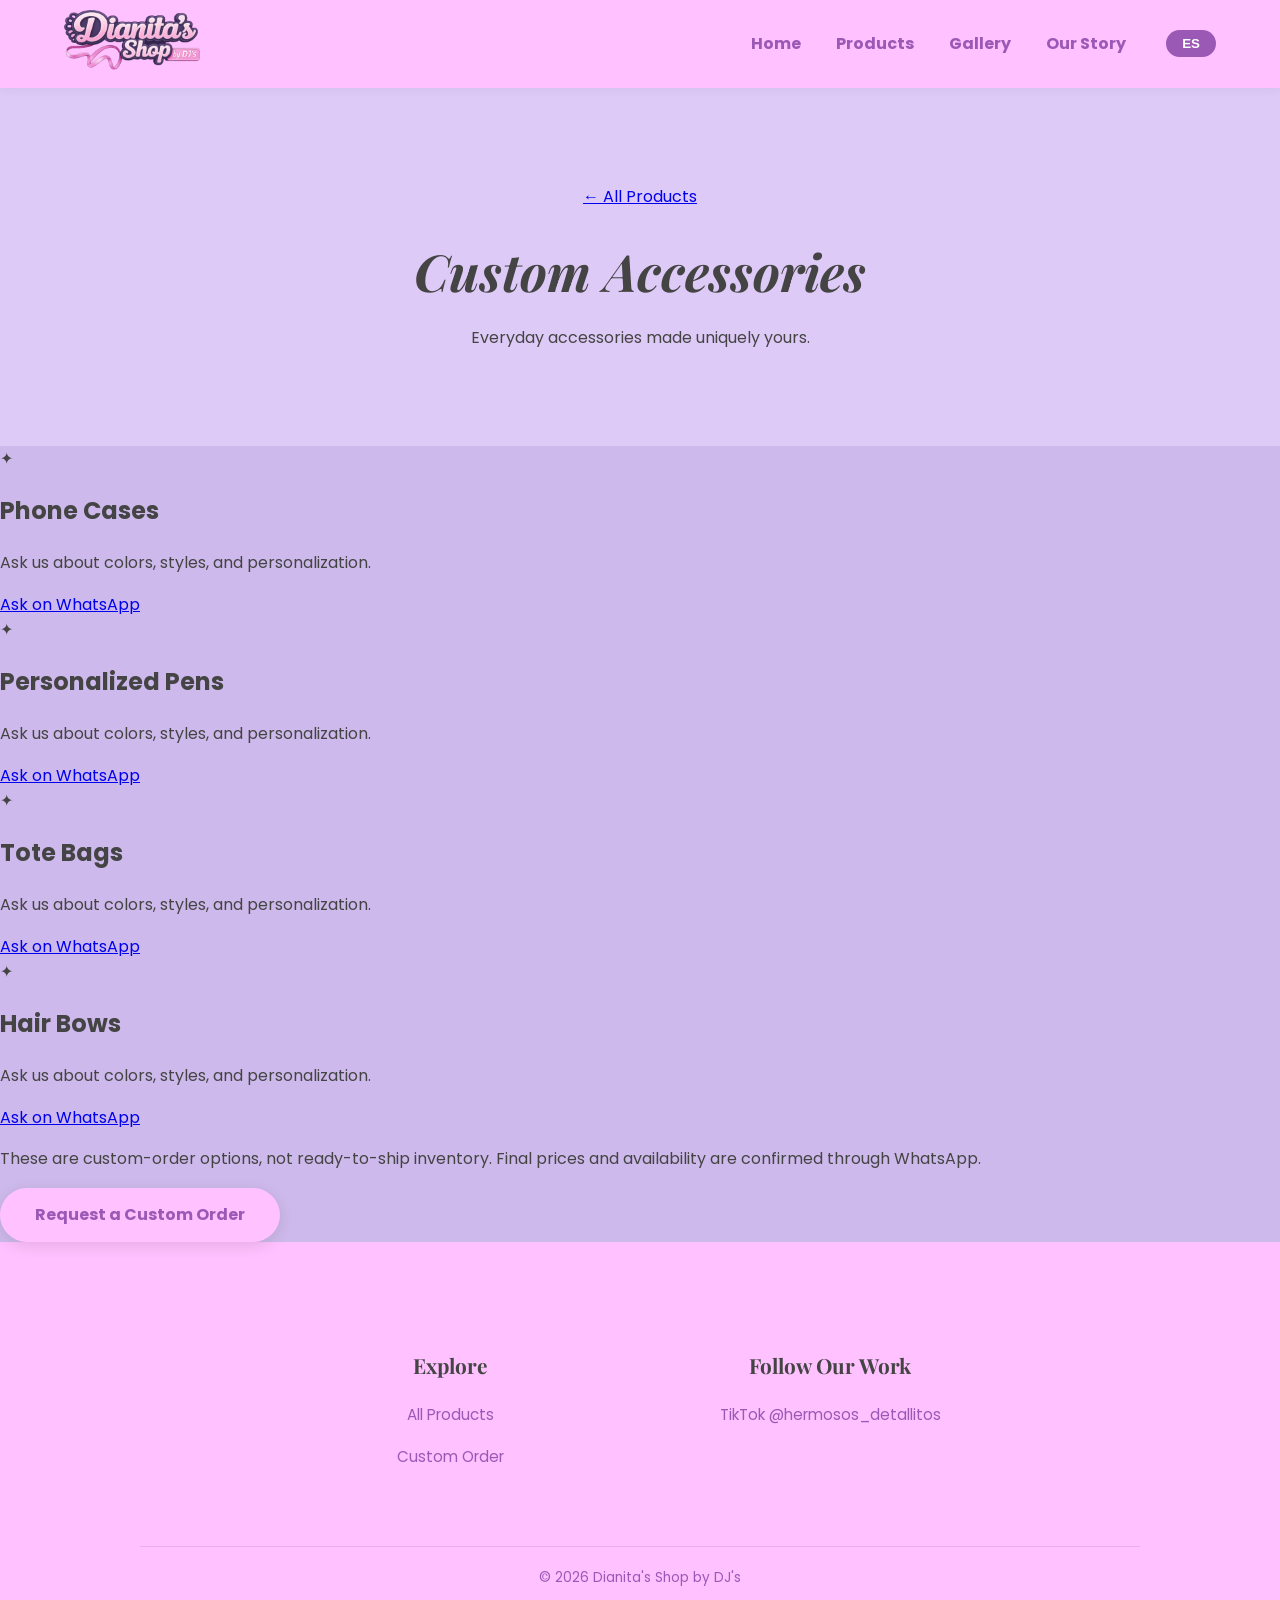
==== accessories.html @ 1850d1fe "Add accessories.html" ====
<!DOCTYPE html><html lang="en"><head><meta charset="UTF-8"><meta name="viewport" content="width=device-width,initial-scale=1"><title>Custom Accessories | Dianita's Shop</title><link rel="stylesheet" href="style.css"><link href="https://fonts.googleapis.com/css2?family=Playfair+Display:ital,wght@1,700&family=Poppins:wght@400;600&display=swap" rel="stylesheet"></head><body><nav><div class="nav-container"><a href="index.html"><img src="logo.png" alt="Dianita's Shop" class="nav-logo"></a></div><div class="nav-menu"><ul><li><a href="index.html" class="translate" data-en="Home" data-es="Inicio">Home</a></li><li><a href="products.html" class="translate" data-en="Products" data-es="Productos">Products</a></li><li><a href="gallery.html" class="translate" data-en="Gallery" data-es="Galería">Gallery</a></li><li><a href="story.html" class="translate" data-en="Our Story" data-es="Nuestra Historia">Our Story</a></li></ul><button id="lang-toggle" class="lang-btn" type="button" aria-label="Change language">ES</button></div></nav><header class="subpage-hero"><p><a href="products.html" class="translate" data-en="← All Products" data-es="← Todos los Productos">← All Products</a></p><h1 class="translate main-title" data-en="Custom Accessories" data-es="Accesorios Personalizados">Custom Accessories</h1><p class="translate" data-en="Everyday accessories made uniquely yours." data-es="Accesorios para todos los días, personalizados a tu gusto.">Everyday accessories made uniquely yours.</p></header><main class="catalog-shell"><div class="catalog-grid"><article class="catalog-product"><div class="catalog-product-icon" aria-hidden="true">✦</div><h2 class="translate" data-en="Phone Cases" data-es="Fundas para teléfonos">Phone Cases</h2><p class="translate" data-en="Ask us about colors, styles, and personalization." data-es="Pregunta por colores, estilos y personalización.">Ask us about colors, styles, and personalization.</p><a class="catalog-cta translate" href="https://wa.me/17818887340?text=Hi%20Dianita's%20Shop!%20I'm%20interested%20in%20Phone%20Cases.%20Can%20you%20tell%20me%20more%3F" target="_blank" rel="noopener" data-en="Ask on WhatsApp" data-es="Consultar por WhatsApp">Ask on WhatsApp</a></article><article class="catalog-product"><div class="catalog-product-icon" aria-hidden="true">✦</div><h2 class="translate" data-en="Personalized Pens" data-es="Bolígrafos personalizados">Personalized Pens</h2><p class="translate" data-en="Ask us about colors, styles, and personalization." data-es="Pregunta por colores, estilos y personalización.">Ask us about colors, styles, and personalization.</p><a class="catalog-cta translate" href="https://wa.me/17818887340?text=Hi%20Dianita's%20Shop!%20I'm%20interested%20in%20Personalized%20Pens.%20Can%20you%20tell%20me%20more%3F" target="_blank" rel="noopener" data-en="Ask on WhatsApp" data-es="Consultar por WhatsApp">Ask on WhatsApp</a></article><article class="catalog-product"><div class="catalog-product-icon" aria-hidden="true">✦</div><h2 class="translate" data-en="Tote Bags" data-es="Bolsas de tela">Tote Bags</h2><p class="translate" data-en="Ask us about colors, styles, and personalization." data-es="Pregunta por colores, estilos y personalización.">Ask us about colors, styles, and personalization.</p><a class="catalog-cta translate" href="https://wa.me/17818887340?text=Hi%20Dianita's%20Shop!%20I'm%20interested%20in%20Tote%20Bags.%20Can%20you%20tell%20me%20more%3F" target="_blank" rel="noopener" data-en="Ask on WhatsApp" data-es="Consultar por WhatsApp">Ask on WhatsApp</a></article><article class="catalog-product"><div class="catalog-product-icon" aria-hidden="true">✦</div><h2 class="translate" data-en="Hair Bows" data-es="Lazos para el cabello">Hair Bows</h2><p class="translate" data-en="Ask us about colors, styles, and personalization." data-es="Pregunta por colores, estilos y personalización.">Ask us about colors, styles, and personalization.</p><a class="catalog-cta translate" href="https://wa.me/17818887340?text=Hi%20Dianita's%20Shop!%20I'm%20interested%20in%20Hair%20Bows.%20Can%20you%20tell%20me%20more%3F" target="_blank" rel="noopener" data-en="Ask on WhatsApp" data-es="Consultar por WhatsApp">Ask on WhatsApp</a></article></div><p class="catalog-note translate" data-en="These are custom-order options, not ready-to-ship inventory. Final prices and availability are confirmed through WhatsApp." data-es="Estas son opciones por encargo, no productos listos para envío. Los precios finales y la disponibilidad se confirman por WhatsApp.">These are custom-order options, not ready-to-ship inventory. Final prices and availability are confirmed through WhatsApp.</p><a href="index.html#order" class="btn translate" data-en="Request a Custom Order" data-es="Solicitar un Pedido Personalizado">Request a Custom Order</a></main><footer><div class="footer-container"><div class="footer-col"><h4 class="translate" data-en="Explore" data-es="Explorar">Explore</h4><p><a href="products.html" class="translate" data-en="All Products" data-es="Todos los Productos">All Products</a></p><p><a href="index.html#order" class="translate" data-en="Custom Order" data-es="Pedido Personalizado">Custom Order</a></p></div><div class="footer-col"><h4 class="translate" data-en="Follow Our Work" data-es="Sigue Nuestro Trabajo">Follow Our Work</h4><p><a href="https://www.tiktok.com/@hermosos_detallitos" target="_blank" rel="noopener">TikTok @hermosos_detallitos</a></p></div></div><div class="footer-bottom">© 2026 Dianita's Shop by DJ's</div></footer><script src="site-language.js" defer></script></body></html>
---- style.css ----
/* ============================================================
   GENERAL STYLES
   ============================================================ */
body {
    font-family: 'Poppins', sans-serif;
    margin: 0;
    padding: 0;
    color: #444;
    line-height: 1.6;
    background-color: #CDB9EB;
    scroll-behavior: smooth;
    overflow-x: hidden;
}

/* ============================================================
   NAVIGATION
   ============================================================ */
nav {
    display: flex;
    justify-content: space-between;
    align-items: center;
    padding: 10px 5%;
    background-color: #FFC1FF;
    box-shadow: 0 2px 10px rgba(0,0,0,0.05);
    position: sticky;
    top: 0;
    z-index: 1000;
}

.nav-logo { height: 60px; width: auto; transition: 0.3s; }
.nav-logo:hover { transform: scale(1.05); }

.nav-menu { 
    display: flex; 
    align-items: center; 
    gap: 40px; 
}

nav ul { list-style: none; display: flex; margin: 0; padding: 0; }
nav ul li { margin-left: 35px; }
nav a { text-decoration: none; color: #9b59b6; font-weight: bold; transition: 0.3s; }
nav a:hover { color: #f06292; }

.lang-btn {
    background: #9b59b6; color: white; border: none; padding: 6px 16px;
    border-radius: 20px; font-weight: bold; cursor: pointer; transition: 0.3s;
}

/* ============================================================
   HERO SECTION
   ============================================================ */
.hero {
    min-height: 65vh; 
    display: flex;
    justify-content: center;
    align-items: center;
    background-color: #DECAF7;
    padding: 40px 5%;
}

.hero-content {
    display: flex;
    flex-direction: row; 
    align-items: center;
    justify-content: center;
    width: 100%;
    max-width: 1400px;
    gap: 4vw;
}

.hero-banner { flex: 1; width: 100%; max-width: 500px; mix-blend-mode: multiply; }
.hero-text-box { flex: 1.2; text-align: left; }

.main-title {
    font-family: 'Playfair Display', serif;
    font-size: clamp(2rem, 4vw, 3.5rem); 
    font-style: italic;
    font-weight: 700;
    color: #444;
    line-height: 1.1;
    margin-bottom: 25px;
}

/* ============================================================
   PROJECTS / CAROUSEL
   ============================================================ */
#projects { padding: 80px 5%; text-align: center; background-color: #fffafb; }
#projects h2 { color: #9b59b6; margin-bottom: 20px; }

.carousel-container { width: 95%; margin: 0 auto; overflow-x: auto; padding: 30px 0; scrollbar-width: none; }
.carousel-container::-webkit-scrollbar { display: none; }
.carousel-track { display: flex; gap: 25px; }

.product-card {
    min-width: 250px; background: white; border-radius: 20px; padding: 15px;
    box-shadow: 0 8px 25px rgba(155, 89, 182, 0.1); transition: 0.3s;
}

.product-card:hover { transform: translateY(-10px); }
.product-media { width: 100%; height: 300px; object-fit: cover; border-radius: 12px; margin-bottom: 15px; }
.product-card p { font-weight: 600; color: #9b59b6; }

/* ============================================================
   HOW IT WORKS SECTION
   ============================================================ */
#how-it-works {
    padding: 60px 5%;
    background-color: #ffffff;
    text-align: center;
}

#how-it-works h2 {
    color: #9b59b6;
    margin-bottom: 40px;
    font-family: 'Playfair Display', serif;
    font-size: 2.5rem;
}

.steps-grid {
    display: grid;
    grid-template-columns: repeat(auto-fit, minmax(250px, 1fr));
    gap: 30px;
    max-width: 1200px;
    margin: 0 auto;
}

.step-card {
    padding: 30px;
    background: #fdfdfd;
    border-radius: 20px;
    transition: 0.3s;
    border: 1px solid #f0e6ff;
}

.step-card:hover {
    transform: translateY(-5px);
    box-shadow: 0 10px 20px rgba(155, 89, 182, 0.05);
}

.step-num {
    background: #FFC1FF;
    color: #9b59b6;
    width: 40px;
    height: 40px;
    line-height: 40px;
    border-radius: 50%;
    margin: 0 auto 20px;
    font-weight: bold;
    font-size: 1.2rem;
}

.step-card h3 {
    color: #444;
    margin-bottom: 15px;
}

.step-card p {
    font-size: 0.95rem;
    color: #666;
}

/* ============================================================
   ORDER FORM
   ============================================================ */
.form-wrapper { background-color: #fffafb; padding: 40px 20px 80px 20px; }
#order {
    max-width: 500px; margin: 0 auto; padding: 35px; background: #fff;
    border-radius: 20px; box-shadow: 0 10px 30px rgba(155, 89, 182, 0.1); text-align: center;
}

input, select, textarea {
    width: 100%; padding: 12px; margin-bottom: 15px; border: 1px solid #eee;
    border-radius: 10px; font-size: 1rem; box-sizing: border-box; background: #fdfdfd;
}

.price-display {
    background: #f9f4ff; padding: 12px; border-radius: 10px; margin-bottom: 15px;
    border: 1px dashed #CDB9EB; font-weight: 600; color: #9b59b6; opacity: 0.5;
}

#price-amount { color: #f06292; font-weight: bold; font-size: 1.25rem; margin-left: 5px; }

.custom-file-label {
    display: inline-block; padding: 12px; border: 2px dashed #CDB9EB;
    border-radius: 10px; cursor: pointer; width: 100%; box-sizing: border-box;
    color: #9b59b6; font-weight: 600; transition: 0.3s;
}

.file-name { font-size: 0.8rem; color: #f06292; margin-top: 5px; font-style: italic; display: none; }

.status-msg { padding: 12px; border-radius: 10px; margin-bottom: 15px; font-size: 0.9rem; font-weight: 600; display: none; }
.success-msg { background: #e8f5e9; color: #2e7d32; border: 1px solid #a5d6a7; }

/* ============================================================
   PAGES (STORY & GALLERY)
   ============================================================ */
.subpage-hero { padding: 80px 5%; text-align: center; background: #DECAF7; }
.content-section { max-width: 1000px; margin: -50px auto 80px auto; background: white; padding: 50px; border-radius: 30px; box-shadow: 0 15px 50px rgba(0,0,0,0.1); position: relative; z-index: 5; }

.story-flex { display: flex; gap: 40px; align-items: center; flex-wrap: wrap; }
.story-image { flex: 1; min-width: 300px; border-radius: 20px; width: 100%; }
.story-text { flex: 1.5; min-width: 300px; }

.gallery-grid { display: grid; grid-template-columns: repeat(auto-fill, minmax(300px, 1fr)); gap: 25px; padding-top: 30px; }
.gallery-item { border-radius: 15px; overflow: hidden; height: 350px; background: #eee; }
.gallery-item img, .gallery-item video { width: 100%; height: 100%; object-fit: cover; }

/* ============================================================
   BUTTONS & FOOTER (REFINED CENTERING)
   ============================================================ */
.btn, .btn-submit {
    background-color: #FFC1FF; color: #9b59b6; font-weight: bold;
    text-align: center; border-radius: 50px; transition: 0.3s;
    cursor: pointer; border: none; display: inline-block;
}

.btn { padding: 14px 35px; text-decoration: none; box-shadow: 0 4px 15px rgba(0,0,0,0.1); }
.btn-submit { padding: 15px; width: 100%; margin-top: 10px; }
.btn:hover, .btn-submit:hover { background-color: #f06292; color: #fff; transform: translateY(-3px); }

footer { 
    padding: 80px 5% 40px 5%; 
    background: #FFC1FF; 
    color: #9b59b6; 
    display: flex;
    flex-direction: column;
    align-items: center; 
    justify-content: center;
}

.footer-container {
    display: flex;
    flex-wrap: wrap;
    justify-content: center;
    gap: 80px;
    width: 100%;
    max-width: 1200px;
    margin: 0 auto;
}

.footer-col {
    flex: 1;
    min-width: 200px;
    max-width: 300px;
    text-align: center;
}

.footer-col h4 { font-family: 'Playfair Display', serif; margin-bottom: 20px; color: #444; font-size: 1.3rem; }
.footer-col ul { list-style: none; padding: 0; }
.footer-col ul li { margin-bottom: 12px; }
.footer-col a { text-decoration: none; color: #9b59b6; font-size: 0.95rem; transition: 0.3s; }
.footer-col a:hover { color: #f06292; }

.social-links {
    display: flex;
    justify-content: center;
    gap: 20px;
    margin-bottom: 15px;
}

.social-links a { font-size: 1.8rem; color: #9b59b6; transition: 0.3s; text-decoration: none; }
.social-links a:hover { transform: translateY(-3px); color: #f06292; }

.footer-bottom { 
    text-align: center; 
    width: 100%;
    max-width: 1000px;
    margin-top: 60px; 
    padding-top: 20px; 
    border-top: 1px solid rgba(155, 89, 182, 0.2); 
    font-size: 0.85rem; 
}

.security-badge {
    margin-top: 15px; display: inline-flex; align-items: center; gap: 8px;
    padding: 5px 15px; background: rgba(46, 204, 113, 0.1); border: 1px solid #2ecc71;
    border-radius: 5px; color: #27ae60; font-size: 0.75rem; font-weight: bold;
}
.dot { height: 8px; width: 8px; background: #2ecc71; border-radius: 50%; animation: blink 2s infinite; }
@keyframes blink { 0%, 100% { opacity: 1; } 50% { opacity: 0.3; } }

/* ============================================================
   RESPONSIVENESS & EXTRAS
   ============================================================ */
@media (max-width: 900px) {
    .hero-content { flex-direction: column; text-align: center; }
    .hero-banner { max-width: 350px; margin-bottom: 20px; }
    .main-title { font-size: 2.2rem; }
}

.stats-row { display: flex; justify-content: space-between; padding: 20px 0; margin: 20px 0; border-top: 1px solid #eee; border-bottom: 1px solid #eee; }
.stat-item { text-align: center; }
.stat-number { color: #f06292; font-size: 1.8rem; margin: 0; }
.stat-item p { font-size: 0.8rem; font-weight: bold; color: #9b59b6; margin: 0; }

/* Accessible labels and WhatsApp order guidance */
.sr-only {
    position: absolute;
    width: 1px;
    height: 1px;
    padding: 0;
    margin: -1px;
    overflow: hidden;
    clip: rect(0, 0, 0, 0);
    white-space: nowrap;
    border: 0;
}

.form-note {
    margin: 8px 0 16px;
    color: #666;
    font-size: 0.82rem;
    text-align: left;
}

.error-msg {
    background: #fff1f0;
    color: #a12622;
    border: 1px solid #f2b8b5;
}
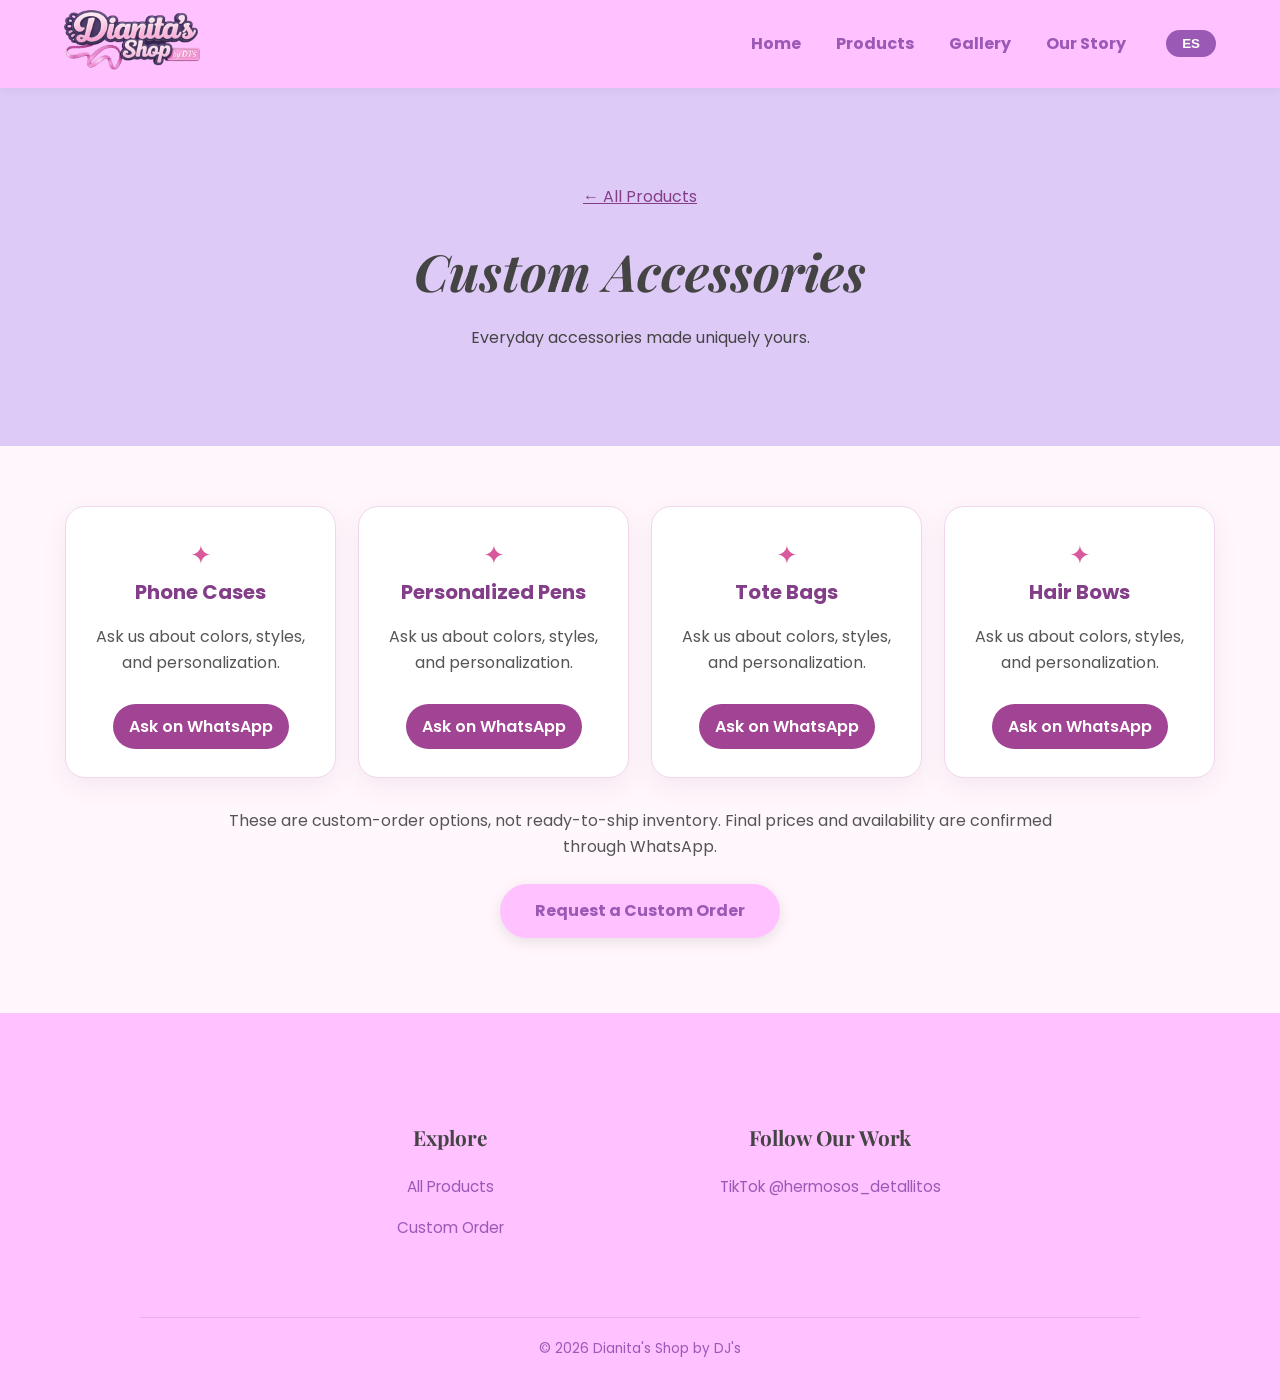
==== commit 61866040: "Add Spanish WhatsApp inquiries to accessories.html" ====
--- a/accessories.html
+++ b/accessories.html
@@ -1 +1 @@
-<!DOCTYPE html><html lang="en"><head><meta charset="UTF-8"><meta name="viewport" content="width=device-width,initial-scale=1"><title>Custom Accessories | Dianita's Shop</title><link rel="stylesheet" href="style.css"><link href="https://fonts.googleapis.com/css2?family=Playfair+Display:ital,wght@1,700&family=Poppins:wght@400;600&display=swap" rel="stylesheet"></head><body><nav><div class="nav-container"><a href="index.html"><img src="logo.png" alt="Dianita's Shop" class="nav-logo"></a></div><div class="nav-menu"><ul><li><a href="index.html" class="translate" data-en="Home" data-es="Inicio">Home</a></li><li><a href="products.html" class="translate" data-en="Products" data-es="Productos">Products</a></li><li><a href="gallery.html" class="translate" data-en="Gallery" data-es="Galería">Gallery</a></li><li><a href="story.html" class="translate" data-en="Our Story" data-es="Nuestra Historia">Our Story</a></li></ul><button id="lang-toggle" class="lang-btn" type="button" aria-label="Change language">ES</button></div></nav><header class="subpage-hero"><p><a href="products.html" class="translate" data-en="← All Products" data-es="← Todos los Productos">← All Products</a></p><h1 class="translate main-title" data-en="Custom Accessories" data-es="Accesorios Personalizados">Custom Accessories</h1><p class="translate" data-en="Everyday accessories made uniquely yours." data-es="Accesorios para todos los días, personalizados a tu gusto.">Everyday accessories made uniquely yours.</p></header><main class="catalog-shell"><div class="catalog-grid"><article class="catalog-product"><div class="catalog-product-icon" aria-hidden="true">✦</div><h2 class="translate" data-en="Phone Cases" data-es="Fundas para teléfonos">Phone Cases</h2><p class="translate" data-en="Ask us about colors, styles, and personalization." data-es="Pregunta por colores, estilos y personalización.">Ask us about colors, styles, and personalization.</p><a class="catalog-cta translate" href="https://wa.me/17818887340?text=Hi%20Dianita's%20Shop!%20I'm%20interested%20in%20Phone%20Cases.%20Can%20you%20tell%20me%20more%3F" target="_blank" rel="noopener" data-en="Ask on WhatsApp" data-es="Consultar por WhatsApp">Ask on WhatsApp</a></article><article class="catalog-product"><div class="catalog-product-icon" aria-hidden="true">✦</div><h2 class="translate" data-en="Personalized Pens" data-es="Bolígrafos personalizados">Personalized Pens</h2><p class="translate" data-en="Ask us about colors, styles, and personalization." data-es="Pregunta por colores, estilos y personalización.">Ask us about colors, styles, and personalization.</p><a class="catalog-cta translate" href="https://wa.me/17818887340?text=Hi%20Dianita's%20Shop!%20I'm%20interested%20in%20Personalized%20Pens.%20Can%20you%20tell%20me%20more%3F" target="_blank" rel="noopener" data-en="Ask on WhatsApp" data-es="Consultar por WhatsApp">Ask on WhatsApp</a></article><article class="catalog-product"><div class="catalog-product-icon" aria-hidden="true">✦</div><h2 class="translate" data-en="Tote Bags" data-es="Bolsas de tela">Tote Bags</h2><p class="translate" data-en="Ask us about colors, styles, and personalization." data-es="Pregunta por colores, estilos y personalización.">Ask us about colors, styles, and personalization.</p><a class="catalog-cta translate" href="https://wa.me/17818887340?text=Hi%20Dianita's%20Shop!%20I'm%20interested%20in%20Tote%20Bags.%20Can%20you%20tell%20me%20more%3F" target="_blank" rel="noopener" data-en="Ask on WhatsApp" data-es="Consultar por WhatsApp">Ask on WhatsApp</a></article><article class="catalog-product"><div class="catalog-product-icon" aria-hidden="true">✦</div><h2 class="translate" data-en="Hair Bows" data-es="Lazos para el cabello">Hair Bows</h2><p class="translate" data-en="Ask us about colors, styles, and personalization." data-es="Pregunta por colores, estilos y personalización.">Ask us about colors, styles, and personalization.</p><a class="catalog-cta translate" href="https://wa.me/17818887340?text=Hi%20Dianita's%20Shop!%20I'm%20interested%20in%20Hair%20Bows.%20Can%20you%20tell%20me%20more%3F" target="_blank" rel="noopener" data-en="Ask on WhatsApp" data-es="Consultar por WhatsApp">Ask on WhatsApp</a></article></div><p class="catalog-note translate" data-en="These are custom-order options, not ready-to-ship inventory. Final prices and availability are confirmed through WhatsApp." data-es="Estas son opciones por encargo, no productos listos para envío. Los precios finales y la disponibilidad se confirman por WhatsApp.">These are custom-order options, not ready-to-ship inventory. Final prices and availability are confirmed through WhatsApp.</p><a href="index.html#order" class="btn translate" data-en="Request a Custom Order" data-es="Solicitar un Pedido Personalizado">Request a Custom Order</a></main><footer><div class="footer-container"><div class="footer-col"><h4 class="translate" data-en="Explore" data-es="Explorar">Explore</h4><p><a href="products.html" class="translate" data-en="All Products" data-es="Todos los Productos">All Products</a></p><p><a href="index.html#order" class="translate" data-en="Custom Order" data-es="Pedido Personalizado">Custom Order</a></p></div><div class="footer-col"><h4 class="translate" data-en="Follow Our Work" data-es="Sigue Nuestro Trabajo">Follow Our Work</h4><p><a href="https://www.tiktok.com/@hermosos_detallitos" target="_blank" rel="noopener">TikTok @hermosos_detallitos</a></p></div></div><div class="footer-bottom">© 2026 Dianita's Shop by DJ's</div></footer><script src="site-language.js" defer></script></body></html>+<!DOCTYPE html><html lang="en"><head><meta charset="UTF-8"><meta name="viewport" content="width=device-width,initial-scale=1"><title>Custom Accessories | Dianita's Shop</title><link rel="stylesheet" href="style.css"><link href="https://fonts.googleapis.com/css2?family=Playfair+Display:ital,wght@1,700&family=Poppins:wght@400;600&display=swap" rel="stylesheet"></head><body><nav><div class="nav-container"><a href="index.html"><img src="logo.png" alt="Dianita's Shop" class="nav-logo"></a></div><div class="nav-menu"><ul><li><a href="index.html" class="translate" data-en="Home" data-es="Inicio">Home</a></li><li><a href="products.html" class="translate" data-en="Products" data-es="Productos">Products</a></li><li><a href="gallery.html" class="translate" data-en="Gallery" data-es="Galería">Gallery</a></li><li><a href="story.html" class="translate" data-en="Our Story" data-es="Nuestra Historia">Our Story</a></li></ul><button id="lang-toggle" class="lang-btn" type="button" aria-label="Change language">ES</button></div></nav><header class="subpage-hero"><p><a href="products.html" class="translate" data-en="← All Products" data-es="← Todos los Productos">← All Products</a></p><h1 class="translate main-title" data-en="Custom Accessories" data-es="Accesorios Personalizados">Custom Accessories</h1><p class="translate" data-en="Everyday accessories made uniquely yours." data-es="Accesorios para todos los días, personalizados a tu gusto.">Everyday accessories made uniquely yours.</p></header><main class="catalog-shell"><div class="catalog-grid"><article class="catalog-product"><div class="catalog-product-icon" aria-hidden="true">✦</div><h2 class="translate" data-en="Phone Cases" data-es="Fundas para teléfonos">Phone Cases</h2><p class="translate" data-en="Ask us about colors, styles, and personalization." data-es="Pregunta por colores, estilos y personalización.">Ask us about colors, styles, and personalization.</p><a class="catalog-cta translate" href="https://wa.me/17818887340?text=Hi%20Dianita's%20Shop!%20I'm%20interested%20in%20Phone%20Cases.%20Can%20you%20tell%20me%20more%3F" data-href-en="https://wa.me/17818887340?text=Hi%20Dianita's%20Shop!%20I'm%20interested%20in%20Phone%20Cases.%20Can%20you%20tell%20me%20more%3F" data-href-es="https://wa.me/17818887340?text=%C2%A1Hola%2C%20Dianita's%20Shop!%20Me%20interesa%20Phone%20Cases.%20%C2%BFMe%20puedes%20dar%20m%C3%A1s%20informaci%C3%B3n%3F" target="_blank" rel="noopener" data-en="Ask on WhatsApp" data-es="Consultar por WhatsApp">Ask on WhatsApp</a></article><article class="catalog-product"><div class="catalog-product-icon" aria-hidden="true">✦</div><h2 class="translate" data-en="Personalized Pens" data-es="Bolígrafos personalizados">Personalized Pens</h2><p class="translate" data-en="Ask us about colors, styles, and personalization." data-es="Pregunta por colores, estilos y personalización.">Ask us about colors, styles, and personalization.</p><a class="catalog-cta translate" href="https://wa.me/17818887340?text=Hi%20Dianita's%20Shop!%20I'm%20interested%20in%20Personalized%20Pens.%20Can%20you%20tell%20me%20more%3F" data-href-en="https://wa.me/17818887340?text=Hi%20Dianita's%20Shop!%20I'm%20interested%20in%20Personalized%20Pens.%20Can%20you%20tell%20me%20more%3F" data-href-es="https://wa.me/17818887340?text=%C2%A1Hola%2C%20Dianita's%20Shop!%20Me%20interesa%20Personalized%20Pens.%20%C2%BFMe%20puedes%20dar%20m%C3%A1s%20informaci%C3%B3n%3F" target="_blank" rel="noopener" data-en="Ask on WhatsApp" data-es="Consultar por WhatsApp">Ask on WhatsApp</a></article><article class="catalog-product"><div class="catalog-product-icon" aria-hidden="true">✦</div><h2 class="translate" data-en="Tote Bags" data-es="Bolsas de tela">Tote Bags</h2><p class="translate" data-en="Ask us about colors, styles, and personalization." data-es="Pregunta por colores, estilos y personalización.">Ask us about colors, styles, and personalization.</p><a class="catalog-cta translate" href="https://wa.me/17818887340?text=Hi%20Dianita's%20Shop!%20I'm%20interested%20in%20Tote%20Bags.%20Can%20you%20tell%20me%20more%3F" data-href-en="https://wa.me/17818887340?text=Hi%20Dianita's%20Shop!%20I'm%20interested%20in%20Tote%20Bags.%20Can%20you%20tell%20me%20more%3F" data-href-es="https://wa.me/17818887340?text=%C2%A1Hola%2C%20Dianita's%20Shop!%20Me%20interesa%20Tote%20Bags.%20%C2%BFMe%20puedes%20dar%20m%C3%A1s%20informaci%C3%B3n%3F" target="_blank" rel="noopener" data-en="Ask on WhatsApp" data-es="Consultar por WhatsApp">Ask on WhatsApp</a></article><article class="catalog-product"><div class="catalog-product-icon" aria-hidden="true">✦</div><h2 class="translate" data-en="Hair Bows" data-es="Lazos para el cabello">Hair Bows</h2><p class="translate" data-en="Ask us about colors, styles, and personalization." data-es="Pregunta por colores, estilos y personalización.">Ask us about colors, styles, and personalization.</p><a class="catalog-cta translate" href="https://wa.me/17818887340?text=Hi%20Dianita's%20Shop!%20I'm%20interested%20in%20Hair%20Bows.%20Can%20you%20tell%20me%20more%3F" data-href-en="https://wa.me/17818887340?text=Hi%20Dianita's%20Shop!%20I'm%20interested%20in%20Hair%20Bows.%20Can%20you%20tell%20me%20more%3F" data-href-es="https://wa.me/17818887340?text=%C2%A1Hola%2C%20Dianita's%20Shop!%20Me%20interesa%20Hair%20Bows.%20%C2%BFMe%20puedes%20dar%20m%C3%A1s%20informaci%C3%B3n%3F" target="_blank" rel="noopener" data-en="Ask on WhatsApp" data-es="Consultar por WhatsApp">Ask on WhatsApp</a></article></div><p class="catalog-note translate" data-en="These are custom-order options, not ready-to-ship inventory. Final prices and availability are confirmed through WhatsApp." data-es="Estas son opciones por encargo, no productos listos para envío. Los precios finales y la disponibilidad se confirman por WhatsApp.">These are custom-order options, not ready-to-ship inventory. Final prices and availability are confirmed through WhatsApp.</p><a href="index.html#order" class="btn translate" data-en="Request a Custom Order" data-es="Solicitar un Pedido Personalizado">Request a Custom Order</a></main><footer><div class="footer-container"><div class="footer-col"><h4 class="translate" data-en="Explore" data-es="Explorar">Explore</h4><p><a href="products.html" class="translate" data-en="All Products" data-es="Todos los Productos">All Products</a></p><p><a href="index.html#order" class="translate" data-en="Custom Order" data-es="Pedido Personalizado">Custom Order</a></p></div><div class="footer-col"><h4 class="translate" data-en="Follow Our Work" data-es="Sigue Nuestro Trabajo">Follow Our Work</h4><p><a href="https://www.tiktok.com/@hermosos_detallitos" target="_blank" rel="noopener">TikTok @hermosos_detallitos</a></p></div></div><div class="footer-bottom">© 2026 Dianita's Shop by DJ's</div></footer><script src="site-language.js" defer></script></body></html>
--- a/style.css
+++ b/style.css
@@ -318,3 +318,20 @@
     color: #a12622;
     border: 1px solid #f2b8b5;
 }
+
+/* Product category pages */
+.home-categories {padding:70px 5%;text-align:center;background:#fff7fc}
+.home-categories h2 {font-family:'Playfair Display',serif;color:#843e89;font-size:2.3rem}
+.category-grid,.catalog-grid {display:grid;grid-template-columns:repeat(auto-fit,minmax(min(100%,250px),1fr));gap:22px;margin:30px auto;max-width:1150px}
+.category-card,.catalog-product {display:block;text-decoration:none;color:#444;background:#fff;border:1px solid #f1d6ec;border-radius:20px;padding:28px;box-shadow:0 8px 24px rgba(125,50,120,.08)}
+.category-card:hover,.catalog-product:hover {transform:translateY(-3px);box-shadow:0 12px 26px rgba(125,50,120,.15)}
+.category-card h2,.category-card h3,.catalog-product h2 {color:#843e89;margin:0 0 12px;font-size:1.25rem}
+.category-card p,.catalog-product p {color:#555}
+.category-link {color:#b04487;font-weight:600}
+.catalog-shell {padding:30px 5% 75px;text-align:center;background:#fff7fc}
+.catalog-product-icon {font-size:1.6rem;color:#d85a9d}
+.catalog-cta {display:inline-block;margin-top:12px;padding:10px 16px;background:#a24494;color:white;border-radius:25px;text-decoration:none;font-weight:600}
+.catalog-cta:hover {background:#7d2c74}
+.catalog-note {max-width:850px;margin:25px auto;color:#555}
+.subpage-hero a {color:#843e89}
+@media(max-width:700px){nav {flex-wrap:wrap;gap:10px} .nav-menu {gap:12px;flex-wrap:wrap}nav ul {flex-wrap:wrap;gap:12px}nav ul li {margin-left:0}.content-section {margin:-25px 12px 50px;padding:25px}}
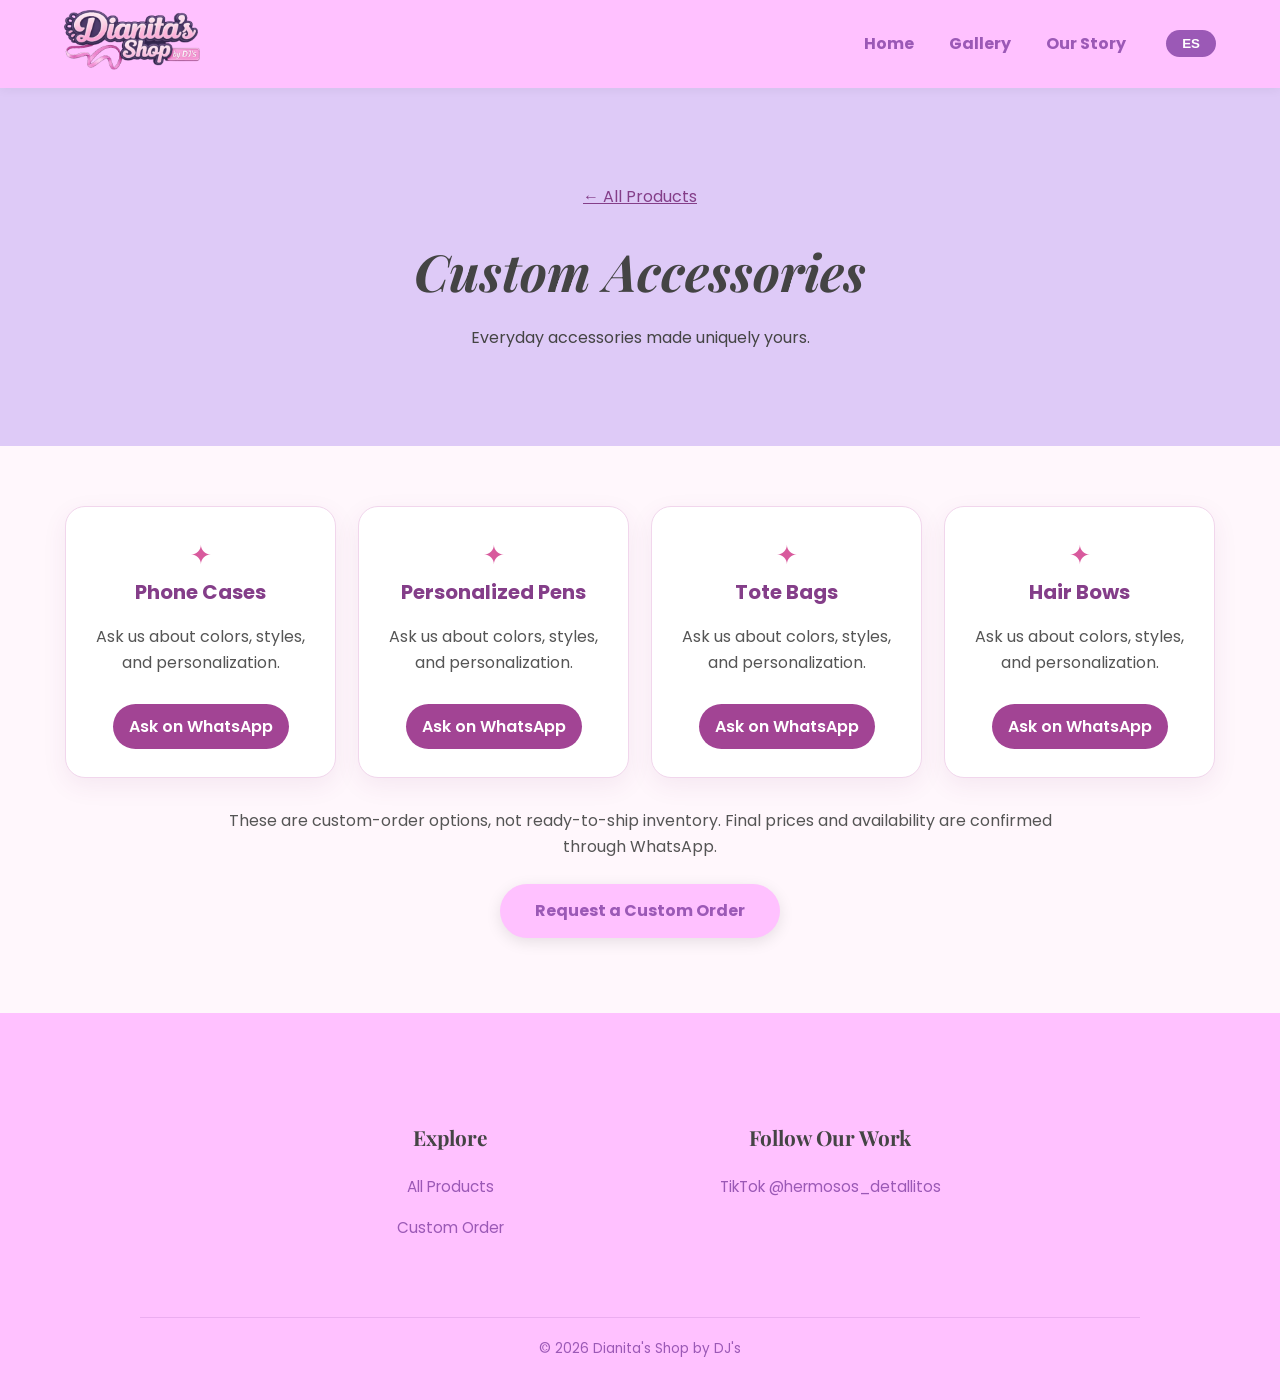
==== commit 151ac9c3: "Refresh stylesheet on accessories.html" ====
--- a/accessories.html
+++ b/accessories.html
@@ -1 +1,6 @@
-<!DOCTYPE html><html lang="en"><head><meta charset="UTF-8"><meta name="viewport" content="width=device-width,initial-scale=1"><title>Custom Accessories | Dianita's Shop</title><link rel="stylesheet" href="style.css"><link href="https://fonts.googleapis.com/css2?family=Playfair+Display:ital,wght@1,700&family=Poppins:wght@400;600&display=swap" rel="stylesheet"></head><body><nav><div class="nav-container"><a href="index.html"><img src="logo.png" alt="Dianita's Shop" class="nav-logo"></a></div><div class="nav-menu"><ul><li><a href="index.html" class="translate" data-en="Home" data-es="Inicio">Home</a></li><li><a href="products.html" class="translate" data-en="Products" data-es="Productos">Products</a></li><li><a href="gallery.html" class="translate" data-en="Gallery" data-es="Galería">Gallery</a></li><li><a href="story.html" class="translate" data-en="Our Story" data-es="Nuestra Historia">Our Story</a></li></ul><button id="lang-toggle" class="lang-btn" type="button" aria-label="Change language">ES</button></div></nav><header class="subpage-hero"><p><a href="products.html" class="translate" data-en="← All Products" data-es="← Todos los Productos">← All Products</a></p><h1 class="translate main-title" data-en="Custom Accessories" data-es="Accesorios Personalizados">Custom Accessories</h1><p class="translate" data-en="Everyday accessories made uniquely yours." data-es="Accesorios para todos los días, personalizados a tu gusto.">Everyday accessories made uniquely yours.</p></header><main class="catalog-shell"><div class="catalog-grid"><article class="catalog-product"><div class="catalog-product-icon" aria-hidden="true">✦</div><h2 class="translate" data-en="Phone Cases" data-es="Fundas para teléfonos">Phone Cases</h2><p class="translate" data-en="Ask us about colors, styles, and personalization." data-es="Pregunta por colores, estilos y personalización.">Ask us about colors, styles, and personalization.</p><a class="catalog-cta translate" href="https://wa.me/17818887340?text=Hi%20Dianita's%20Shop!%20I'm%20interested%20in%20Phone%20Cases.%20Can%20you%20tell%20me%20more%3F" data-href-en="https://wa.me/17818887340?text=Hi%20Dianita's%20Shop!%20I'm%20interested%20in%20Phone%20Cases.%20Can%20you%20tell%20me%20more%3F" data-href-es="https://wa.me/17818887340?text=%C2%A1Hola%2C%20Dianita's%20Shop!%20Me%20interesa%20Phone%20Cases.%20%C2%BFMe%20puedes%20dar%20m%C3%A1s%20informaci%C3%B3n%3F" target="_blank" rel="noopener" data-en="Ask on WhatsApp" data-es="Consultar por WhatsApp">Ask on WhatsApp</a></article><article class="catalog-product"><div class="catalog-product-icon" aria-hidden="true">✦</div><h2 class="translate" data-en="Personalized Pens" data-es="Bolígrafos personalizados">Personalized Pens</h2><p class="translate" data-en="Ask us about colors, styles, and personalization." data-es="Pregunta por colores, estilos y personalización.">Ask us about colors, styles, and personalization.</p><a class="catalog-cta translate" href="https://wa.me/17818887340?text=Hi%20Dianita's%20Shop!%20I'm%20interested%20in%20Personalized%20Pens.%20Can%20you%20tell%20me%20more%3F" data-href-en="https://wa.me/17818887340?text=Hi%20Dianita's%20Shop!%20I'm%20interested%20in%20Personalized%20Pens.%20Can%20you%20tell%20me%20more%3F" data-href-es="https://wa.me/17818887340?text=%C2%A1Hola%2C%20Dianita's%20Shop!%20Me%20interesa%20Personalized%20Pens.%20%C2%BFMe%20puedes%20dar%20m%C3%A1s%20informaci%C3%B3n%3F" target="_blank" rel="noopener" data-en="Ask on WhatsApp" data-es="Consultar por WhatsApp">Ask on WhatsApp</a></article><article class="catalog-product"><div class="catalog-product-icon" aria-hidden="true">✦</div><h2 class="translate" data-en="Tote Bags" data-es="Bolsas de tela">Tote Bags</h2><p class="translate" data-en="Ask us about colors, styles, and personalization." data-es="Pregunta por colores, estilos y personalización.">Ask us about colors, styles, and personalization.</p><a class="catalog-cta translate" href="https://wa.me/17818887340?text=Hi%20Dianita's%20Shop!%20I'm%20interested%20in%20Tote%20Bags.%20Can%20you%20tell%20me%20more%3F" data-href-en="https://wa.me/17818887340?text=Hi%20Dianita's%20Shop!%20I'm%20interested%20in%20Tote%20Bags.%20Can%20you%20tell%20me%20more%3F" data-href-es="https://wa.me/17818887340?text=%C2%A1Hola%2C%20Dianita's%20Shop!%20Me%20interesa%20Tote%20Bags.%20%C2%BFMe%20puedes%20dar%20m%C3%A1s%20informaci%C3%B3n%3F" target="_blank" rel="noopener" data-en="Ask on WhatsApp" data-es="Consultar por WhatsApp">Ask on WhatsApp</a></article><article class="catalog-product"><div class="catalog-product-icon" aria-hidden="true">✦</div><h2 class="translate" data-en="Hair Bows" data-es="Lazos para el cabello">Hair Bows</h2><p class="translate" data-en="Ask us about colors, styles, and personalization." data-es="Pregunta por colores, estilos y personalización.">Ask us about colors, styles, and personalization.</p><a class="catalog-cta translate" href="https://wa.me/17818887340?text=Hi%20Dianita's%20Shop!%20I'm%20interested%20in%20Hair%20Bows.%20Can%20you%20tell%20me%20more%3F" data-href-en="https://wa.me/17818887340?text=Hi%20Dianita's%20Shop!%20I'm%20interested%20in%20Hair%20Bows.%20Can%20you%20tell%20me%20more%3F" data-href-es="https://wa.me/17818887340?text=%C2%A1Hola%2C%20Dianita's%20Shop!%20Me%20interesa%20Hair%20Bows.%20%C2%BFMe%20puedes%20dar%20m%C3%A1s%20informaci%C3%B3n%3F" target="_blank" rel="noopener" data-en="Ask on WhatsApp" data-es="Consultar por WhatsApp">Ask on WhatsApp</a></article></div><p class="catalog-note translate" data-en="These are custom-order options, not ready-to-ship inventory. Final prices and availability are confirmed through WhatsApp." data-es="Estas son opciones por encargo, no productos listos para envío. Los precios finales y la disponibilidad se confirman por WhatsApp.">These are custom-order options, not ready-to-ship inventory. Final prices and availability are confirmed through WhatsApp.</p><a href="index.html#order" class="btn translate" data-en="Request a Custom Order" data-es="Solicitar un Pedido Personalizado">Request a Custom Order</a></main><footer><div class="footer-container"><div class="footer-col"><h4 class="translate" data-en="Explore" data-es="Explorar">Explore</h4><p><a href="products.html" class="translate" data-en="All Products" data-es="Todos los Productos">All Products</a></p><p><a href="index.html#order" class="translate" data-en="Custom Order" data-es="Pedido Personalizado">Custom Order</a></p></div><div class="footer-col"><h4 class="translate" data-en="Follow Our Work" data-es="Sigue Nuestro Trabajo">Follow Our Work</h4><p><a href="https://www.tiktok.com/@hermosos_detallitos" target="_blank" rel="noopener">TikTok @hermosos_detallitos</a></p></div></div><div class="footer-bottom">© 2026 Dianita's Shop by DJ's</div></footer><script src="site-language.js" defer></script></body></html>+<!DOCTYPE html><html lang="en"><head><meta charset="UTF-8"><meta name="viewport" content="width=device-width,initial-scale=1"><title>Custom Accessories | Dianita's Shop</title><link rel="stylesheet" href="style.css?v=20261115-2"><link href="https://fonts.googleapis.com/css2?family=Playfair+Display:ital,wght@1,700&family=Poppins:wght@400;600&display=swap" rel="stylesheet"></head><body><nav><div class="nav-container"><a href="index.html"><img src="logo.png" alt="Dianita's Shop" class="nav-logo"></a></div><div class="nav-menu"><ul>
+                <li><a href="index.html" class="translate" data-en="Home" data-es="Inicio">Home</a></li>
+                <li class="nav-current"><a href="products.html" class="translate" data-en="Products" data-es="Productos" aria-current="page">Products</a></li>
+                <li><a href="gallery.html" class="translate" data-en="Gallery" data-es="Galería">Gallery</a></li>
+                <li><a href="story.html" class="translate" data-en="Our Story" data-es="Nuestra Historia">Our Story</a></li>
+            </ul><button id="lang-toggle" class="lang-btn" type="button" aria-label="Change language">ES</button></div></nav><header class="subpage-hero"><p><a href="products.html" class="translate" data-en="← All Products" data-es="← Todos los Productos">← All Products</a></p><h1 class="translate main-title" data-en="Custom Accessories" data-es="Accesorios Personalizados">Custom Accessories</h1><p class="translate" data-en="Everyday accessories made uniquely yours." data-es="Accesorios para todos los días, personalizados a tu gusto.">Everyday accessories made uniquely yours.</p></header><main class="catalog-shell"><div class="catalog-grid"><article class="catalog-product"><div class="catalog-product-icon" aria-hidden="true">✦</div><h2 class="translate" data-en="Phone Cases" data-es="Fundas para teléfonos">Phone Cases</h2><p class="translate" data-en="Ask us about colors, styles, and personalization." data-es="Pregunta por colores, estilos y personalización.">Ask us about colors, styles, and personalization.</p><a class="catalog-cta translate" href="https://wa.me/17818887340?text=Hi%20Dianita's%20Shop!%20I'm%20interested%20in%20Phone%20Cases.%20Can%20you%20tell%20me%20more%3F" data-href-en="https://wa.me/17818887340?text=Hi%20Dianita's%20Shop!%20I'm%20interested%20in%20Phone%20Cases.%20Can%20you%20tell%20me%20more%3F" data-href-es="https://wa.me/17818887340?text=%C2%A1Hola%2C%20Dianita's%20Shop!%20Me%20interesa%20Phone%20Cases.%20%C2%BFMe%20puedes%20dar%20m%C3%A1s%20informaci%C3%B3n%3F" target="_blank" rel="noopener" data-en="Ask on WhatsApp" data-es="Consultar por WhatsApp">Ask on WhatsApp</a></article><article class="catalog-product"><div class="catalog-product-icon" aria-hidden="true">✦</div><h2 class="translate" data-en="Personalized Pens" data-es="Bolígrafos personalizados">Personalized Pens</h2><p class="translate" data-en="Ask us about colors, styles, and personalization." data-es="Pregunta por colores, estilos y personalización.">Ask us about colors, styles, and personalization.</p><a class="catalog-cta translate" href="https://wa.me/17818887340?text=Hi%20Dianita's%20Shop!%20I'm%20interested%20in%20Personalized%20Pens.%20Can%20you%20tell%20me%20more%3F" data-href-en="https://wa.me/17818887340?text=Hi%20Dianita's%20Shop!%20I'm%20interested%20in%20Personalized%20Pens.%20Can%20you%20tell%20me%20more%3F" data-href-es="https://wa.me/17818887340?text=%C2%A1Hola%2C%20Dianita's%20Shop!%20Me%20interesa%20Personalized%20Pens.%20%C2%BFMe%20puedes%20dar%20m%C3%A1s%20informaci%C3%B3n%3F" target="_blank" rel="noopener" data-en="Ask on WhatsApp" data-es="Consultar por WhatsApp">Ask on WhatsApp</a></article><article class="catalog-product"><div class="catalog-product-icon" aria-hidden="true">✦</div><h2 class="translate" data-en="Tote Bags" data-es="Bolsas de tela">Tote Bags</h2><p class="translate" data-en="Ask us about colors, styles, and personalization." data-es="Pregunta por colores, estilos y personalización.">Ask us about colors, styles, and personalization.</p><a class="catalog-cta translate" href="https://wa.me/17818887340?text=Hi%20Dianita's%20Shop!%20I'm%20interested%20in%20Tote%20Bags.%20Can%20you%20tell%20me%20more%3F" data-href-en="https://wa.me/17818887340?text=Hi%20Dianita's%20Shop!%20I'm%20interested%20in%20Tote%20Bags.%20Can%20you%20tell%20me%20more%3F" data-href-es="https://wa.me/17818887340?text=%C2%A1Hola%2C%20Dianita's%20Shop!%20Me%20interesa%20Tote%20Bags.%20%C2%BFMe%20puedes%20dar%20m%C3%A1s%20informaci%C3%B3n%3F" target="_blank" rel="noopener" data-en="Ask on WhatsApp" data-es="Consultar por WhatsApp">Ask on WhatsApp</a></article><article class="catalog-product"><div class="catalog-product-icon" aria-hidden="true">✦</div><h2 class="translate" data-en="Hair Bows" data-es="Lazos para el cabello">Hair Bows</h2><p class="translate" data-en="Ask us about colors, styles, and personalization." data-es="Pregunta por colores, estilos y personalización.">Ask us about colors, styles, and personalization.</p><a class="catalog-cta translate" href="https://wa.me/17818887340?text=Hi%20Dianita's%20Shop!%20I'm%20interested%20in%20Hair%20Bows.%20Can%20you%20tell%20me%20more%3F" data-href-en="https://wa.me/17818887340?text=Hi%20Dianita's%20Shop!%20I'm%20interested%20in%20Hair%20Bows.%20Can%20you%20tell%20me%20more%3F" data-href-es="https://wa.me/17818887340?text=%C2%A1Hola%2C%20Dianita's%20Shop!%20Me%20interesa%20Hair%20Bows.%20%C2%BFMe%20puedes%20dar%20m%C3%A1s%20informaci%C3%B3n%3F" target="_blank" rel="noopener" data-en="Ask on WhatsApp" data-es="Consultar por WhatsApp">Ask on WhatsApp</a></article></div><p class="catalog-note translate" data-en="These are custom-order options, not ready-to-ship inventory. Final prices and availability are confirmed through WhatsApp." data-es="Estas son opciones por encargo, no productos listos para envío. Los precios finales y la disponibilidad se confirman por WhatsApp.">These are custom-order options, not ready-to-ship inventory. Final prices and availability are confirmed through WhatsApp.</p><a href="index.html#order" class="btn translate" data-en="Request a Custom Order" data-es="Solicitar un Pedido Personalizado">Request a Custom Order</a></main><footer><div class="footer-container"><div class="footer-col"><h4 class="translate" data-en="Explore" data-es="Explorar">Explore</h4><p><a href="products.html" class="translate" data-en="All Products" data-es="Todos los Productos">All Products</a></p><p><a href="index.html#order" class="translate" data-en="Custom Order" data-es="Pedido Personalizado">Custom Order</a></p></div><div class="footer-col"><h4 class="translate" data-en="Follow Our Work" data-es="Sigue Nuestro Trabajo">Follow Our Work</h4><p><a href="https://www.tiktok.com/@hermosos_detallitos" target="_blank" rel="noopener">TikTok @hermosos_detallitos</a></p></div></div><div class="footer-bottom">© 2026 Dianita's Shop by DJ's</div></footer><script src="site-language.js" defer></script></body></html>
--- a/style.css
+++ b/style.css
@@ -335,3 +335,6 @@
 .catalog-note {max-width:850px;margin:25px auto;color:#555}
 .subpage-hero a {color:#843e89}
 @media(max-width:700px){nav {flex-wrap:wrap;gap:10px} .nav-menu {gap:12px;flex-wrap:wrap}nav ul {flex-wrap:wrap;gap:12px}nav ul li {margin-left:0}.content-section {margin:-25px 12px 50px;padding:25px}}
+
+/* The current page is not shown in the navigation. */
+nav .nav-current {display:none}
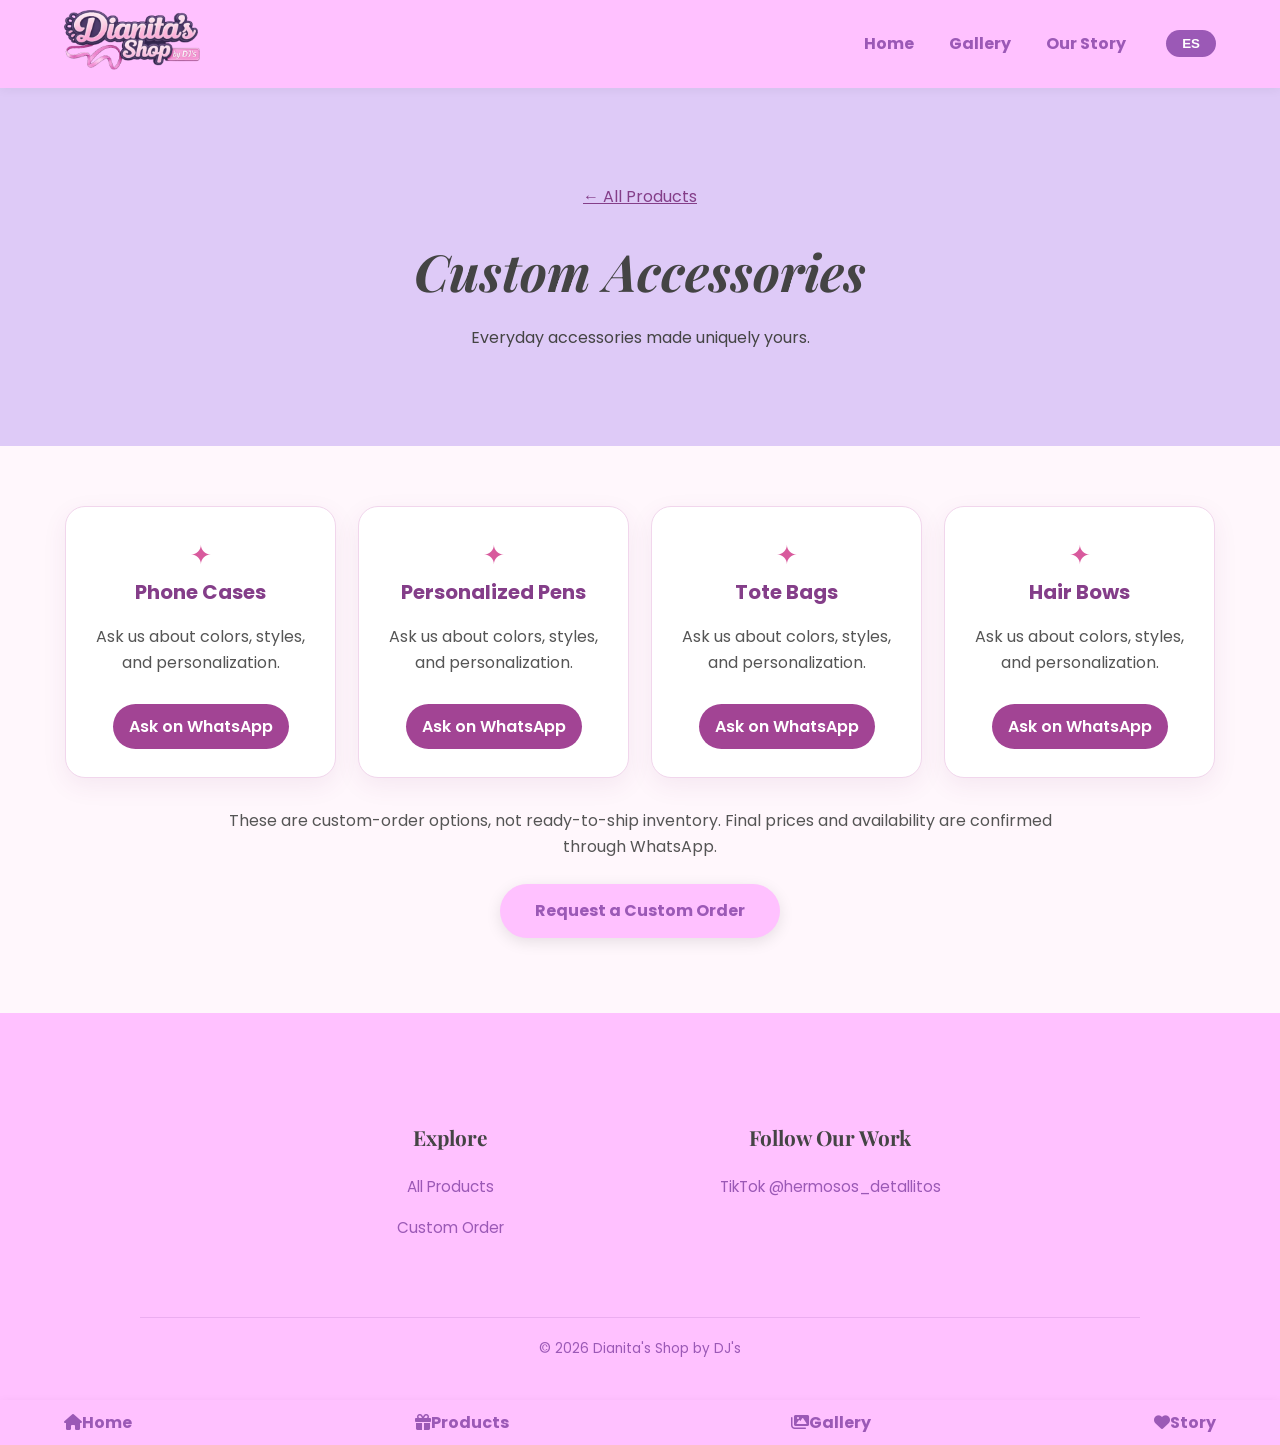
==== commit a1b0e899: "Add mobile navigation to accessories.html" ====
--- a/accessories.html
+++ b/accessories.html
@@ -1,6 +1,8 @@
-<!DOCTYPE html><html lang="en"><head><meta charset="UTF-8"><meta name="viewport" content="width=device-width,initial-scale=1"><title>Custom Accessories | Dianita's Shop</title><link rel="stylesheet" href="style.css?v=20261115-2"><link href="https://fonts.googleapis.com/css2?family=Playfair+Display:ital,wght@1,700&family=Poppins:wght@400;600&display=swap" rel="stylesheet"></head><body><nav><div class="nav-container"><a href="index.html"><img src="logo.png" alt="Dianita's Shop" class="nav-logo"></a></div><div class="nav-menu"><ul>
+<!DOCTYPE html><html lang="en"><head><meta charset="UTF-8"><meta name="viewport" content="width=device-width,initial-scale=1"><title>Custom Accessories | Dianita's Shop</title><link rel="stylesheet" href="site-v2.css"><link href="https://fonts.googleapis.com/css2?family=Playfair+Display:ital,wght@1,700&family=Poppins:wght@400;600&display=swap" rel="stylesheet"><link rel="stylesheet" href="https://cdnjs.cloudflare.com/ajax/libs/font-awesome/6.0.0/css/all.min.css">
+</head><body><nav><div class="nav-container"><a href="index.html"><img src="logo.png" alt="Dianita's Shop" class="nav-logo"></a></div><div class="nav-menu"><ul>
                 <li><a href="index.html" class="translate" data-en="Home" data-es="Inicio">Home</a></li>
                 <li class="nav-current"><a href="products.html" class="translate" data-en="Products" data-es="Productos" aria-current="page">Products</a></li>
                 <li><a href="gallery.html" class="translate" data-en="Gallery" data-es="Galería">Gallery</a></li>
                 <li><a href="story.html" class="translate" data-en="Our Story" data-es="Nuestra Historia">Our Story</a></li>
-            </ul><button id="lang-toggle" class="lang-btn" type="button" aria-label="Change language">ES</button></div></nav><header class="subpage-hero"><p><a href="products.html" class="translate" data-en="← All Products" data-es="← Todos los Productos">← All Products</a></p><h1 class="translate main-title" data-en="Custom Accessories" data-es="Accesorios Personalizados">Custom Accessories</h1><p class="translate" data-en="Everyday accessories made uniquely yours." data-es="Accesorios para todos los días, personalizados a tu gusto.">Everyday accessories made uniquely yours.</p></header><main class="catalog-shell"><div class="catalog-grid"><article class="catalog-product"><div class="catalog-product-icon" aria-hidden="true">✦</div><h2 class="translate" data-en="Phone Cases" data-es="Fundas para teléfonos">Phone Cases</h2><p class="translate" data-en="Ask us about colors, styles, and personalization." data-es="Pregunta por colores, estilos y personalización.">Ask us about colors, styles, and personalization.</p><a class="catalog-cta translate" href="https://wa.me/17818887340?text=Hi%20Dianita's%20Shop!%20I'm%20interested%20in%20Phone%20Cases.%20Can%20you%20tell%20me%20more%3F" data-href-en="https://wa.me/17818887340?text=Hi%20Dianita's%20Shop!%20I'm%20interested%20in%20Phone%20Cases.%20Can%20you%20tell%20me%20more%3F" data-href-es="https://wa.me/17818887340?text=%C2%A1Hola%2C%20Dianita's%20Shop!%20Me%20interesa%20Phone%20Cases.%20%C2%BFMe%20puedes%20dar%20m%C3%A1s%20informaci%C3%B3n%3F" target="_blank" rel="noopener" data-en="Ask on WhatsApp" data-es="Consultar por WhatsApp">Ask on WhatsApp</a></article><article class="catalog-product"><div class="catalog-product-icon" aria-hidden="true">✦</div><h2 class="translate" data-en="Personalized Pens" data-es="Bolígrafos personalizados">Personalized Pens</h2><p class="translate" data-en="Ask us about colors, styles, and personalization." data-es="Pregunta por colores, estilos y personalización.">Ask us about colors, styles, and personalization.</p><a class="catalog-cta translate" href="https://wa.me/17818887340?text=Hi%20Dianita's%20Shop!%20I'm%20interested%20in%20Personalized%20Pens.%20Can%20you%20tell%20me%20more%3F" data-href-en="https://wa.me/17818887340?text=Hi%20Dianita's%20Shop!%20I'm%20interested%20in%20Personalized%20Pens.%20Can%20you%20tell%20me%20more%3F" data-href-es="https://wa.me/17818887340?text=%C2%A1Hola%2C%20Dianita's%20Shop!%20Me%20interesa%20Personalized%20Pens.%20%C2%BFMe%20puedes%20dar%20m%C3%A1s%20informaci%C3%B3n%3F" target="_blank" rel="noopener" data-en="Ask on WhatsApp" data-es="Consultar por WhatsApp">Ask on WhatsApp</a></article><article class="catalog-product"><div class="catalog-product-icon" aria-hidden="true">✦</div><h2 class="translate" data-en="Tote Bags" data-es="Bolsas de tela">Tote Bags</h2><p class="translate" data-en="Ask us about colors, styles, and personalization." data-es="Pregunta por colores, estilos y personalización.">Ask us about colors, styles, and personalization.</p><a class="catalog-cta translate" href="https://wa.me/17818887340?text=Hi%20Dianita's%20Shop!%20I'm%20interested%20in%20Tote%20Bags.%20Can%20you%20tell%20me%20more%3F" data-href-en="https://wa.me/17818887340?text=Hi%20Dianita's%20Shop!%20I'm%20interested%20in%20Tote%20Bags.%20Can%20you%20tell%20me%20more%3F" data-href-es="https://wa.me/17818887340?text=%C2%A1Hola%2C%20Dianita's%20Shop!%20Me%20interesa%20Tote%20Bags.%20%C2%BFMe%20puedes%20dar%20m%C3%A1s%20informaci%C3%B3n%3F" target="_blank" rel="noopener" data-en="Ask on WhatsApp" data-es="Consultar por WhatsApp">Ask on WhatsApp</a></article><article class="catalog-product"><div class="catalog-product-icon" aria-hidden="true">✦</div><h2 class="translate" data-en="Hair Bows" data-es="Lazos para el cabello">Hair Bows</h2><p class="translate" data-en="Ask us about colors, styles, and personalization." data-es="Pregunta por colores, estilos y personalización.">Ask us about colors, styles, and personalization.</p><a class="catalog-cta translate" href="https://wa.me/17818887340?text=Hi%20Dianita's%20Shop!%20I'm%20interested%20in%20Hair%20Bows.%20Can%20you%20tell%20me%20more%3F" data-href-en="https://wa.me/17818887340?text=Hi%20Dianita's%20Shop!%20I'm%20interested%20in%20Hair%20Bows.%20Can%20you%20tell%20me%20more%3F" data-href-es="https://wa.me/17818887340?text=%C2%A1Hola%2C%20Dianita's%20Shop!%20Me%20interesa%20Hair%20Bows.%20%C2%BFMe%20puedes%20dar%20m%C3%A1s%20informaci%C3%B3n%3F" target="_blank" rel="noopener" data-en="Ask on WhatsApp" data-es="Consultar por WhatsApp">Ask on WhatsApp</a></article></div><p class="catalog-note translate" data-en="These are custom-order options, not ready-to-ship inventory. Final prices and availability are confirmed through WhatsApp." data-es="Estas son opciones por encargo, no productos listos para envío. Los precios finales y la disponibilidad se confirman por WhatsApp.">These are custom-order options, not ready-to-ship inventory. Final prices and availability are confirmed through WhatsApp.</p><a href="index.html#order" class="btn translate" data-en="Request a Custom Order" data-es="Solicitar un Pedido Personalizado">Request a Custom Order</a></main><footer><div class="footer-container"><div class="footer-col"><h4 class="translate" data-en="Explore" data-es="Explorar">Explore</h4><p><a href="products.html" class="translate" data-en="All Products" data-es="Todos los Productos">All Products</a></p><p><a href="index.html#order" class="translate" data-en="Custom Order" data-es="Pedido Personalizado">Custom Order</a></p></div><div class="footer-col"><h4 class="translate" data-en="Follow Our Work" data-es="Sigue Nuestro Trabajo">Follow Our Work</h4><p><a href="https://www.tiktok.com/@hermosos_detallitos" target="_blank" rel="noopener">TikTok @hermosos_detallitos</a></p></div></div><div class="footer-bottom">© 2026 Dianita's Shop by DJ's</div></footer><script src="site-language.js" defer></script></body></html>+            </ul><button id="lang-toggle" class="lang-btn" type="button" aria-label="Change language">ES</button></div></nav><header class="subpage-hero"><p><a href="products.html" class="translate" data-en="← All Products" data-es="← Todos los Productos">← All Products</a></p><h1 class="translate main-title" data-en="Custom Accessories" data-es="Accesorios Personalizados">Custom Accessories</h1><p class="translate" data-en="Everyday accessories made uniquely yours." data-es="Accesorios para todos los días, personalizados a tu gusto.">Everyday accessories made uniquely yours.</p></header><main class="catalog-shell"><div class="catalog-grid"><article class="catalog-product"><div class="catalog-product-icon" aria-hidden="true">✦</div><h2 class="translate" data-en="Phone Cases" data-es="Fundas para teléfonos">Phone Cases</h2><p class="translate" data-en="Ask us about colors, styles, and personalization." data-es="Pregunta por colores, estilos y personalización.">Ask us about colors, styles, and personalization.</p><a class="catalog-cta translate" href="https://wa.me/17818887340?text=Hi%20Dianita's%20Shop!%20I'm%20interested%20in%20Phone%20Cases.%20Can%20you%20tell%20me%20more%3F" data-href-en="https://wa.me/17818887340?text=Hi%20Dianita's%20Shop!%20I'm%20interested%20in%20Phone%20Cases.%20Can%20you%20tell%20me%20more%3F" data-href-es="https://wa.me/17818887340?text=%C2%A1Hola%2C%20Dianita's%20Shop!%20Me%20interesa%20Phone%20Cases.%20%C2%BFMe%20puedes%20dar%20m%C3%A1s%20informaci%C3%B3n%3F" target="_blank" rel="noopener" data-en="Ask on WhatsApp" data-es="Consultar por WhatsApp">Ask on WhatsApp</a></article><article class="catalog-product"><div class="catalog-product-icon" aria-hidden="true">✦</div><h2 class="translate" data-en="Personalized Pens" data-es="Bolígrafos personalizados">Personalized Pens</h2><p class="translate" data-en="Ask us about colors, styles, and personalization." data-es="Pregunta por colores, estilos y personalización.">Ask us about colors, styles, and personalization.</p><a class="catalog-cta translate" href="https://wa.me/17818887340?text=Hi%20Dianita's%20Shop!%20I'm%20interested%20in%20Personalized%20Pens.%20Can%20you%20tell%20me%20more%3F" data-href-en="https://wa.me/17818887340?text=Hi%20Dianita's%20Shop!%20I'm%20interested%20in%20Personalized%20Pens.%20Can%20you%20tell%20me%20more%3F" data-href-es="https://wa.me/17818887340?text=%C2%A1Hola%2C%20Dianita's%20Shop!%20Me%20interesa%20Personalized%20Pens.%20%C2%BFMe%20puedes%20dar%20m%C3%A1s%20informaci%C3%B3n%3F" target="_blank" rel="noopener" data-en="Ask on WhatsApp" data-es="Consultar por WhatsApp">Ask on WhatsApp</a></article><article class="catalog-product"><div class="catalog-product-icon" aria-hidden="true">✦</div><h2 class="translate" data-en="Tote Bags" data-es="Bolsas de tela">Tote Bags</h2><p class="translate" data-en="Ask us about colors, styles, and personalization." data-es="Pregunta por colores, estilos y personalización.">Ask us about colors, styles, and personalization.</p><a class="catalog-cta translate" href="https://wa.me/17818887340?text=Hi%20Dianita's%20Shop!%20I'm%20interested%20in%20Tote%20Bags.%20Can%20you%20tell%20me%20more%3F" data-href-en="https://wa.me/17818887340?text=Hi%20Dianita's%20Shop!%20I'm%20interested%20in%20Tote%20Bags.%20Can%20you%20tell%20me%20more%3F" data-href-es="https://wa.me/17818887340?text=%C2%A1Hola%2C%20Dianita's%20Shop!%20Me%20interesa%20Tote%20Bags.%20%C2%BFMe%20puedes%20dar%20m%C3%A1s%20informaci%C3%B3n%3F" target="_blank" rel="noopener" data-en="Ask on WhatsApp" data-es="Consultar por WhatsApp">Ask on WhatsApp</a></article><article class="catalog-product"><div class="catalog-product-icon" aria-hidden="true">✦</div><h2 class="translate" data-en="Hair Bows" data-es="Lazos para el cabello">Hair Bows</h2><p class="translate" data-en="Ask us about colors, styles, and personalization." data-es="Pregunta por colores, estilos y personalización.">Ask us about colors, styles, and personalization.</p><a class="catalog-cta translate" href="https://wa.me/17818887340?text=Hi%20Dianita's%20Shop!%20I'm%20interested%20in%20Hair%20Bows.%20Can%20you%20tell%20me%20more%3F" data-href-en="https://wa.me/17818887340?text=Hi%20Dianita's%20Shop!%20I'm%20interested%20in%20Hair%20Bows.%20Can%20you%20tell%20me%20more%3F" data-href-es="https://wa.me/17818887340?text=%C2%A1Hola%2C%20Dianita's%20Shop!%20Me%20interesa%20Hair%20Bows.%20%C2%BFMe%20puedes%20dar%20m%C3%A1s%20informaci%C3%B3n%3F" target="_blank" rel="noopener" data-en="Ask on WhatsApp" data-es="Consultar por WhatsApp">Ask on WhatsApp</a></article></div><p class="catalog-note translate" data-en="These are custom-order options, not ready-to-ship inventory. Final prices and availability are confirmed through WhatsApp." data-es="Estas son opciones por encargo, no productos listos para envío. Los precios finales y la disponibilidad se confirman por WhatsApp.">These are custom-order options, not ready-to-ship inventory. Final prices and availability are confirmed through WhatsApp.</p><a href="index.html#order" class="btn translate" data-en="Request a Custom Order" data-es="Solicitar un Pedido Personalizado">Request a Custom Order</a></main><footer><div class="footer-container"><div class="footer-col"><h4 class="translate" data-en="Explore" data-es="Explorar">Explore</h4><p><a href="products.html" class="translate" data-en="All Products" data-es="Todos los Productos">All Products</a></p><p><a href="index.html#order" class="translate" data-en="Custom Order" data-es="Pedido Personalizado">Custom Order</a></p></div><div class="footer-col"><h4 class="translate" data-en="Follow Our Work" data-es="Sigue Nuestro Trabajo">Follow Our Work</h4><p><a href="https://www.tiktok.com/@hermosos_detallitos" target="_blank" rel="noopener">TikTok @hermosos_detallitos</a></p></div></div><div class="footer-bottom">© 2026 Dianita's Shop by DJ's</div></footer><script src="site-language.js" defer></script><nav class="mobile-bottom-nav" aria-label="Mobile navigation"><a href="index.html"><i class="fa-solid fa-house" aria-hidden="true"></i><span class="translate" data-en="Home" data-es="Inicio">Home</span></a><a href="products.html" aria-current="page"><i class="fa-solid fa-gift" aria-hidden="true"></i><span class="translate" data-en="Products" data-es="Productos">Products</span></a><a href="gallery.html"><i class="fa-solid fa-images" aria-hidden="true"></i><span class="translate" data-en="Gallery" data-es="Galería">Gallery</span></a><a href="story.html"><i class="fa-solid fa-heart" aria-hidden="true"></i><span class="translate" data-en="Story" data-es="Historia">Story</span></a></nav>
+</body></html>
--- a/site-v2.css
+++ b/site-v2.css
@@ -0,0 +1,340 @@
+/* ============================================================
+   GENERAL STYLES
+   ============================================================ */
+body {
+    font-family: 'Poppins', sans-serif;
+    margin: 0;
+    padding: 0;
+    color: #444;
+    line-height: 1.6;
+    background-color: #CDB9EB;
+    scroll-behavior: smooth;
+    overflow-x: hidden;
+}
+
+/* ============================================================
+   NAVIGATION
+   ============================================================ */
+nav {
+    display: flex;
+    justify-content: space-between;
+    align-items: center;
+    padding: 10px 5%;
+    background-color: #FFC1FF;
+    box-shadow: 0 2px 10px rgba(0,0,0,0.05);
+    position: sticky;
+    top: 0;
+    z-index: 1000;
+}
+
+.nav-logo { height: 60px; width: auto; transition: 0.3s; }
+.nav-logo:hover { transform: scale(1.05); }
+
+.nav-menu { 
+    display: flex; 
+    align-items: center; 
+    gap: 40px; 
+}
+
+nav ul { list-style: none; display: flex; margin: 0; padding: 0; }
+nav ul li { margin-left: 35px; }
+nav a { text-decoration: none; color: #9b59b6; font-weight: bold; transition: 0.3s; }
+nav a:hover { color: #f06292; }
+
+.lang-btn {
+    background: #9b59b6; color: white; border: none; padding: 6px 16px;
+    border-radius: 20px; font-weight: bold; cursor: pointer; transition: 0.3s;
+}
+
+/* ============================================================
+   HERO SECTION
+   ============================================================ */
+.hero {
+    min-height: 65vh; 
+    display: flex;
+    justify-content: center;
+    align-items: center;
+    background-color: #DECAF7;
+    padding: 40px 5%;
+}
+
+.hero-content {
+    display: flex;
+    flex-direction: row; 
+    align-items: center;
+    justify-content: center;
+    width: 100%;
+    max-width: 1400px;
+    gap: 4vw;
+}
+
+.hero-banner { flex: 1; width: 100%; max-width: 500px; mix-blend-mode: multiply; }
+.hero-text-box { flex: 1.2; text-align: left; }
+
+.main-title {
+    font-family: 'Playfair Display', serif;
+    font-size: clamp(2rem, 4vw, 3.5rem); 
+    font-style: italic;
+    font-weight: 700;
+    color: #444;
+    line-height: 1.1;
+    margin-bottom: 25px;
+}
+
+/* ============================================================
+   PROJECTS / CAROUSEL
+   ============================================================ */
+#projects { padding: 80px 5%; text-align: center; background-color: #fffafb; }
+#projects h2 { color: #9b59b6; margin-bottom: 20px; }
+
+.carousel-container { width: 95%; margin: 0 auto; overflow-x: auto; padding: 30px 0; scrollbar-width: none; }
+.carousel-container::-webkit-scrollbar { display: none; }
+.carousel-track { display: flex; gap: 25px; }
+
+.product-card {
+    min-width: 250px; background: white; border-radius: 20px; padding: 15px;
+    box-shadow: 0 8px 25px rgba(155, 89, 182, 0.1); transition: 0.3s;
+}
+
+.product-card:hover { transform: translateY(-10px); }
+.product-media { width: 100%; height: 300px; object-fit: cover; border-radius: 12px; margin-bottom: 15px; }
+.product-card p { font-weight: 600; color: #9b59b6; }
+
+/* ============================================================
+   HOW IT WORKS SECTION
+   ============================================================ */
+#how-it-works {
+    padding: 60px 5%;
+    background-color: #ffffff;
+    text-align: center;
+}
+
+#how-it-works h2 {
+    color: #9b59b6;
+    margin-bottom: 40px;
+    font-family: 'Playfair Display', serif;
+    font-size: 2.5rem;
+}
+
+.steps-grid {
+    display: grid;
+    grid-template-columns: repeat(auto-fit, minmax(250px, 1fr));
+    gap: 30px;
+    max-width: 1200px;
+    margin: 0 auto;
+}
+
+.step-card {
+    padding: 30px;
+    background: #fdfdfd;
+    border-radius: 20px;
+    transition: 0.3s;
+    border: 1px solid #f0e6ff;
+}
+
+.step-card:hover {
+    transform: translateY(-5px);
+    box-shadow: 0 10px 20px rgba(155, 89, 182, 0.05);
+}
+
+.step-num {
+    background: #FFC1FF;
+    color: #9b59b6;
+    width: 40px;
+    height: 40px;
+    line-height: 40px;
+    border-radius: 50%;
+    margin: 0 auto 20px;
+    font-weight: bold;
+    font-size: 1.2rem;
+}
+
+.step-card h3 {
+    color: #444;
+    margin-bottom: 15px;
+}
+
+.step-card p {
+    font-size: 0.95rem;
+    color: #666;
+}
+
+/* ============================================================
+   ORDER FORM
+   ============================================================ */
+.form-wrapper { background-color: #fffafb; padding: 40px 20px 80px 20px; }
+#order {
+    max-width: 500px; margin: 0 auto; padding: 35px; background: #fff;
+    border-radius: 20px; box-shadow: 0 10px 30px rgba(155, 89, 182, 0.1); text-align: center;
+}
+
+input, select, textarea {
+    width: 100%; padding: 12px; margin-bottom: 15px; border: 1px solid #eee;
+    border-radius: 10px; font-size: 1rem; box-sizing: border-box; background: #fdfdfd;
+}
+
+.price-display {
+    background: #f9f4ff; padding: 12px; border-radius: 10px; margin-bottom: 15px;
+    border: 1px dashed #CDB9EB; font-weight: 600; color: #9b59b6; opacity: 0.5;
+}
+
+#price-amount { color: #f06292; font-weight: bold; font-size: 1.25rem; margin-left: 5px; }
+
+.custom-file-label {
+    display: inline-block; padding: 12px; border: 2px dashed #CDB9EB;
+    border-radius: 10px; cursor: pointer; width: 100%; box-sizing: border-box;
+    color: #9b59b6; font-weight: 600; transition: 0.3s;
+}
+
+.file-name { font-size: 0.8rem; color: #f06292; margin-top: 5px; font-style: italic; display: none; }
+
+.status-msg { padding: 12px; border-radius: 10px; margin-bottom: 15px; font-size: 0.9rem; font-weight: 600; display: none; }
+.success-msg { background: #e8f5e9; color: #2e7d32; border: 1px solid #a5d6a7; }
+
+/* ============================================================
+   PAGES (STORY & GALLERY)
+   ============================================================ */
+.subpage-hero { padding: 80px 5%; text-align: center; background: #DECAF7; }
+.content-section { max-width: 1000px; margin: -50px auto 80px auto; background: white; padding: 50px; border-radius: 30px; box-shadow: 0 15px 50px rgba(0,0,0,0.1); position: relative; z-index: 5; }
+
+.story-flex { display: flex; gap: 40px; align-items: center; flex-wrap: wrap; }
+.story-image { flex: 1; min-width: 300px; border-radius: 20px; width: 100%; }
+.story-text { flex: 1.5; min-width: 300px; }
+
+.gallery-grid { display: grid; grid-template-columns: repeat(auto-fill, minmax(300px, 1fr)); gap: 25px; padding-top: 30px; }
+.gallery-item { border-radius: 15px; overflow: hidden; height: 350px; background: #eee; }
+.gallery-item img, .gallery-item video { width: 100%; height: 100%; object-fit: cover; }
+
+/* ============================================================
+   BUTTONS & FOOTER (REFINED CENTERING)
+   ============================================================ */
+.btn, .btn-submit {
+    background-color: #FFC1FF; color: #9b59b6; font-weight: bold;
+    text-align: center; border-radius: 50px; transition: 0.3s;
+    cursor: pointer; border: none; display: inline-block;
+}
+
+.btn { padding: 14px 35px; text-decoration: none; box-shadow: 0 4px 15px rgba(0,0,0,0.1); }
+.btn-submit { padding: 15px; width: 100%; margin-top: 10px; }
+.btn:hover, .btn-submit:hover { background-color: #f06292; color: #fff; transform: translateY(-3px); }
+
+footer { 
+    padding: 80px 5% 40px 5%; 
+    background: #FFC1FF; 
+    color: #9b59b6; 
+    display: flex;
+    flex-direction: column;
+    align-items: center; 
+    justify-content: center;
+}
+
+.footer-container {
+    display: flex;
+    flex-wrap: wrap;
+    justify-content: center;
+    gap: 80px;
+    width: 100%;
+    max-width: 1200px;
+    margin: 0 auto;
+}
+
+.footer-col {
+    flex: 1;
+    min-width: 200px;
+    max-width: 300px;
+    text-align: center;
+}
+
+.footer-col h4 { font-family: 'Playfair Display', serif; margin-bottom: 20px; color: #444; font-size: 1.3rem; }
+.footer-col ul { list-style: none; padding: 0; }
+.footer-col ul li { margin-bottom: 12px; }
+.footer-col a { text-decoration: none; color: #9b59b6; font-size: 0.95rem; transition: 0.3s; }
+.footer-col a:hover { color: #f06292; }
+
+.social-links {
+    display: flex;
+    justify-content: center;
+    gap: 20px;
+    margin-bottom: 15px;
+}
+
+.social-links a { font-size: 1.8rem; color: #9b59b6; transition: 0.3s; text-decoration: none; }
+.social-links a:hover { transform: translateY(-3px); color: #f06292; }
+
+.footer-bottom { 
+    text-align: center; 
+    width: 100%;
+    max-width: 1000px;
+    margin-top: 60px; 
+    padding-top: 20px; 
+    border-top: 1px solid rgba(155, 89, 182, 0.2); 
+    font-size: 0.85rem; 
+}
+
+.security-badge {
+    margin-top: 15px; display: inline-flex; align-items: center; gap: 8px;
+    padding: 5px 15px; background: rgba(46, 204, 113, 0.1); border: 1px solid #2ecc71;
+    border-radius: 5px; color: #27ae60; font-size: 0.75rem; font-weight: bold;
+}
+.dot { height: 8px; width: 8px; background: #2ecc71; border-radius: 50%; animation: blink 2s infinite; }
+@keyframes blink { 0%, 100% { opacity: 1; } 50% { opacity: 0.3; } }
+
+/* ============================================================
+   RESPONSIVENESS & EXTRAS
+   ============================================================ */
+@media (max-width: 900px) {
+    .hero-content { flex-direction: column; text-align: center; }
+    .hero-banner { max-width: 350px; margin-bottom: 20px; }
+    .main-title { font-size: 2.2rem; }
+}
+
+.stats-row { display: flex; justify-content: space-between; padding: 20px 0; margin: 20px 0; border-top: 1px solid #eee; border-bottom: 1px solid #eee; }
+.stat-item { text-align: center; }
+.stat-number { color: #f06292; font-size: 1.8rem; margin: 0; }
+.stat-item p { font-size: 0.8rem; font-weight: bold; color: #9b59b6; margin: 0; }
+
+/* Accessible labels and WhatsApp order guidance */
+.sr-only {
+    position: absolute;
+    width: 1px;
+    height: 1px;
+    padding: 0;
+    margin: -1px;
+    overflow: hidden;
+    clip: rect(0, 0, 0, 0);
+    white-space: nowrap;
+    border: 0;
+}
+
+.form-note {
+    margin: 8px 0 16px;
+    color: #666;
+    font-size: 0.82rem;
+    text-align: left;
+}
+
+.error-msg {
+    background: #fff1f0;
+    color: #a12622;
+    border: 1px solid #f2b8b5;
+}
+
+/* Product category pages */
+.home-categories {padding:70px 5%;text-align:center;background:#fff7fc}
+.home-categories h2 {font-family:'Playfair Display',serif;color:#843e89;font-size:2.3rem}
+.category-grid,.catalog-grid {display:grid;grid-template-columns:repeat(auto-fit,minmax(min(100%,250px),1fr));gap:22px;margin:30px auto;max-width:1150px}
+.category-card,.catalog-product {display:block;text-decoration:none;color:#444;background:#fff;border:1px solid #f1d6ec;border-radius:20px;padding:28px;box-shadow:0 8px 24px rgba(125,50,120,.08)}
+.category-card:hover,.catalog-product:hover {transform:translateY(-3px);box-shadow:0 12px 26px rgba(125,50,120,.15)}
+.category-card h2,.category-card h3,.catalog-product h2 {color:#843e89;margin:0 0 12px;font-size:1.25rem}
+.category-card p,.catalog-product p {color:#555}
+.category-link {color:#b04487;font-weight:600}
+.catalog-shell {padding:30px 5% 75px;text-align:center;background:#fff7fc}
+.catalog-product-icon {font-size:1.6rem;color:#d85a9d}
+.catalog-cta {display:inline-block;margin-top:12px;padding:10px 16px;background:#a24494;color:white;border-radius:25px;text-decoration:none;font-weight:600}
+.catalog-cta:hover {background:#7d2c74}
+.catalog-note {max-width:850px;margin:25px auto;color:#555}
+.subpage-hero a {color:#843e89}
+@media(max-width:700px){nav {flex-wrap:wrap;gap:10px} .nav-menu {gap:12px;flex-wrap:wrap}nav ul {flex-wrap:wrap;gap:12px}nav ul li {margin-left:0}.content-section {margin:-25px 12px 50px;padding:25px}}
+
+/* The current page is not shown in the navigation. */
+nav .nav-current {display:none}
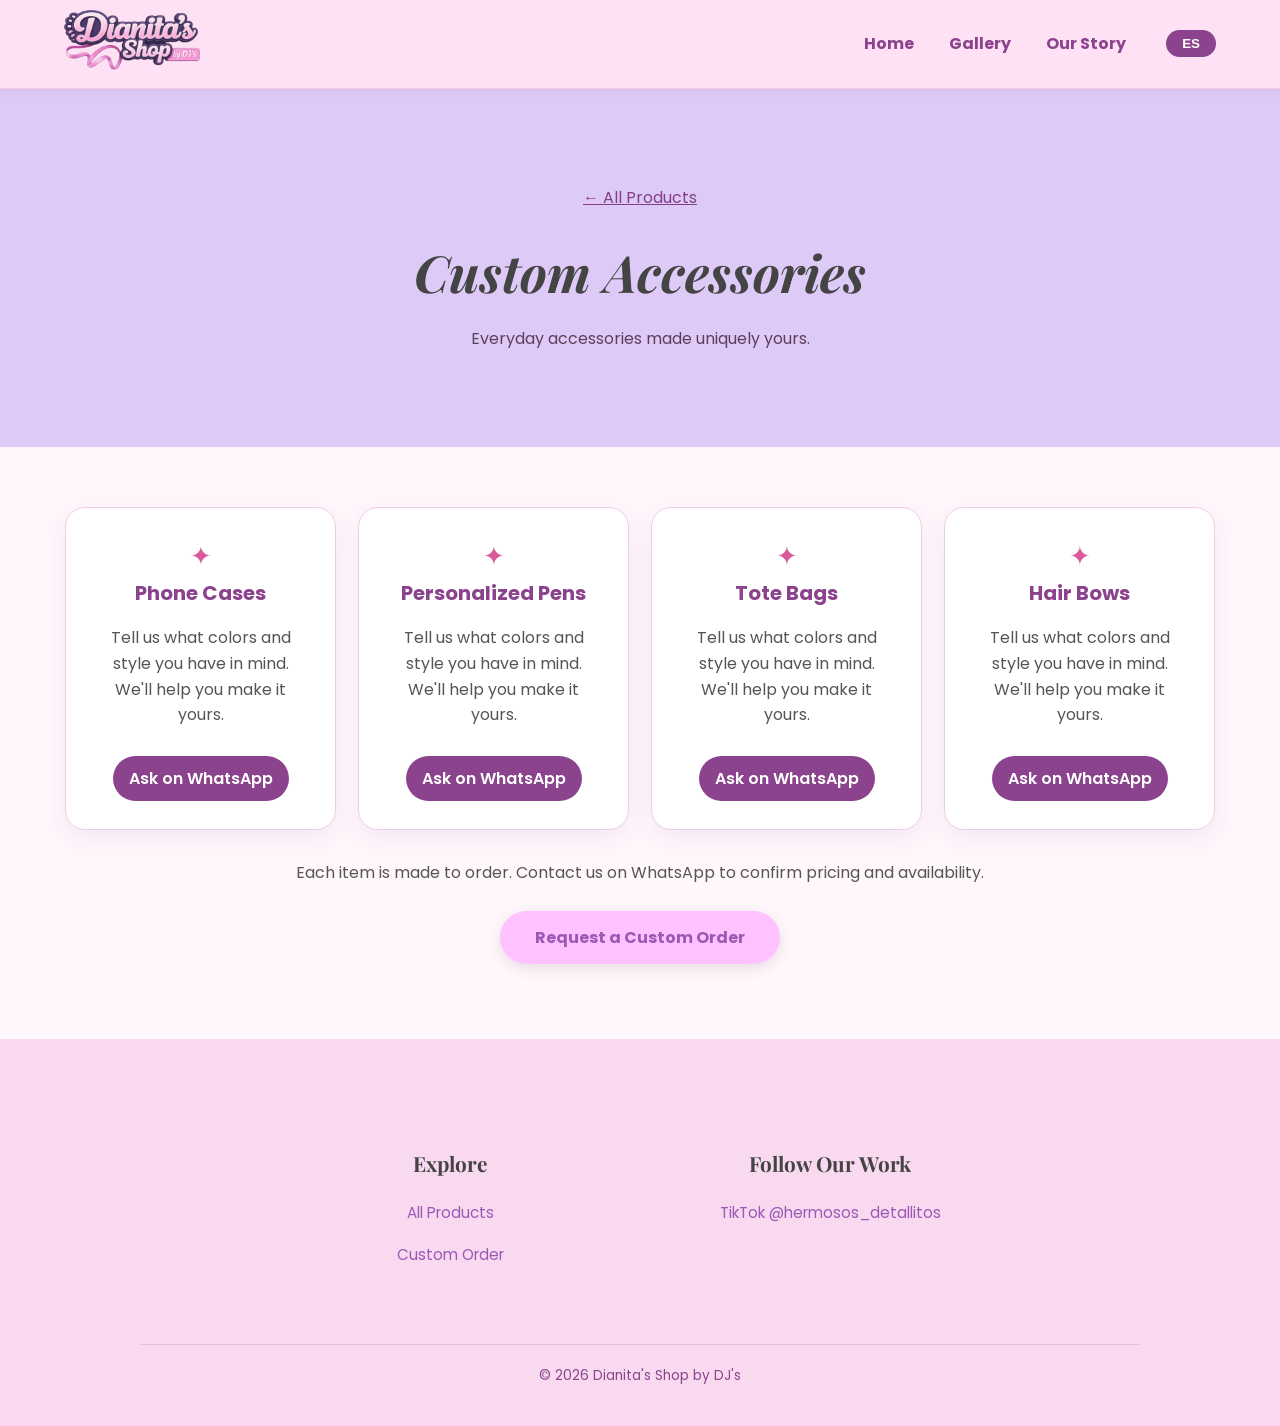
==== commit bb87f90d: "Refine natural English and Spanish storefront copy" ====
--- a/accessories.html
+++ b/accessories.html
@@ -4,5 +4,5 @@
                 <li class="nav-current"><a href="products.html" class="translate" data-en="Products" data-es="Productos" aria-current="page">Products</a></li>
                 <li><a href="gallery.html" class="translate" data-en="Gallery" data-es="Galería">Gallery</a></li>
                 <li><a href="story.html" class="translate" data-en="Our Story" data-es="Nuestra Historia">Our Story</a></li>
-            </ul><button id="lang-toggle" class="lang-btn" type="button" aria-label="Change language">ES</button></div></nav><header class="subpage-hero"><p><a href="products.html" class="translate" data-en="← All Products" data-es="← Todos los Productos">← All Products</a></p><h1 class="translate main-title" data-en="Custom Accessories" data-es="Accesorios Personalizados">Custom Accessories</h1><p class="translate" data-en="Everyday accessories made uniquely yours." data-es="Accesorios para todos los días, personalizados a tu gusto.">Everyday accessories made uniquely yours.</p></header><main class="catalog-shell"><div class="catalog-grid"><article class="catalog-product"><div class="catalog-product-icon" aria-hidden="true">✦</div><h2 class="translate" data-en="Phone Cases" data-es="Fundas para teléfonos">Phone Cases</h2><p class="translate" data-en="Ask us about colors, styles, and personalization." data-es="Pregunta por colores, estilos y personalización.">Ask us about colors, styles, and personalization.</p><a class="catalog-cta translate" href="https://wa.me/17818887340?text=Hi%20Dianita's%20Shop!%20I'm%20interested%20in%20Phone%20Cases.%20Can%20you%20tell%20me%20more%3F" data-href-en="https://wa.me/17818887340?text=Hi%20Dianita's%20Shop!%20I'm%20interested%20in%20Phone%20Cases.%20Can%20you%20tell%20me%20more%3F" data-href-es="https://wa.me/17818887340?text=%C2%A1Hola%2C%20Dianita's%20Shop!%20Me%20interesa%20Phone%20Cases.%20%C2%BFMe%20puedes%20dar%20m%C3%A1s%20informaci%C3%B3n%3F" target="_blank" rel="noopener" data-en="Ask on WhatsApp" data-es="Consultar por WhatsApp">Ask on WhatsApp</a></article><article class="catalog-product"><div class="catalog-product-icon" aria-hidden="true">✦</div><h2 class="translate" data-en="Personalized Pens" data-es="Bolígrafos personalizados">Personalized Pens</h2><p class="translate" data-en="Ask us about colors, styles, and personalization." data-es="Pregunta por colores, estilos y personalización.">Ask us about colors, styles, and personalization.</p><a class="catalog-cta translate" href="https://wa.me/17818887340?text=Hi%20Dianita's%20Shop!%20I'm%20interested%20in%20Personalized%20Pens.%20Can%20you%20tell%20me%20more%3F" data-href-en="https://wa.me/17818887340?text=Hi%20Dianita's%20Shop!%20I'm%20interested%20in%20Personalized%20Pens.%20Can%20you%20tell%20me%20more%3F" data-href-es="https://wa.me/17818887340?text=%C2%A1Hola%2C%20Dianita's%20Shop!%20Me%20interesa%20Personalized%20Pens.%20%C2%BFMe%20puedes%20dar%20m%C3%A1s%20informaci%C3%B3n%3F" target="_blank" rel="noopener" data-en="Ask on WhatsApp" data-es="Consultar por WhatsApp">Ask on WhatsApp</a></article><article class="catalog-product"><div class="catalog-product-icon" aria-hidden="true">✦</div><h2 class="translate" data-en="Tote Bags" data-es="Bolsas de tela">Tote Bags</h2><p class="translate" data-en="Ask us about colors, styles, and personalization." data-es="Pregunta por colores, estilos y personalización.">Ask us about colors, styles, and personalization.</p><a class="catalog-cta translate" href="https://wa.me/17818887340?text=Hi%20Dianita's%20Shop!%20I'm%20interested%20in%20Tote%20Bags.%20Can%20you%20tell%20me%20more%3F" data-href-en="https://wa.me/17818887340?text=Hi%20Dianita's%20Shop!%20I'm%20interested%20in%20Tote%20Bags.%20Can%20you%20tell%20me%20more%3F" data-href-es="https://wa.me/17818887340?text=%C2%A1Hola%2C%20Dianita's%20Shop!%20Me%20interesa%20Tote%20Bags.%20%C2%BFMe%20puedes%20dar%20m%C3%A1s%20informaci%C3%B3n%3F" target="_blank" rel="noopener" data-en="Ask on WhatsApp" data-es="Consultar por WhatsApp">Ask on WhatsApp</a></article><article class="catalog-product"><div class="catalog-product-icon" aria-hidden="true">✦</div><h2 class="translate" data-en="Hair Bows" data-es="Lazos para el cabello">Hair Bows</h2><p class="translate" data-en="Ask us about colors, styles, and personalization." data-es="Pregunta por colores, estilos y personalización.">Ask us about colors, styles, and personalization.</p><a class="catalog-cta translate" href="https://wa.me/17818887340?text=Hi%20Dianita's%20Shop!%20I'm%20interested%20in%20Hair%20Bows.%20Can%20you%20tell%20me%20more%3F" data-href-en="https://wa.me/17818887340?text=Hi%20Dianita's%20Shop!%20I'm%20interested%20in%20Hair%20Bows.%20Can%20you%20tell%20me%20more%3F" data-href-es="https://wa.me/17818887340?text=%C2%A1Hola%2C%20Dianita's%20Shop!%20Me%20interesa%20Hair%20Bows.%20%C2%BFMe%20puedes%20dar%20m%C3%A1s%20informaci%C3%B3n%3F" target="_blank" rel="noopener" data-en="Ask on WhatsApp" data-es="Consultar por WhatsApp">Ask on WhatsApp</a></article></div><p class="catalog-note translate" data-en="These are custom-order options, not ready-to-ship inventory. Final prices and availability are confirmed through WhatsApp." data-es="Estas son opciones por encargo, no productos listos para envío. Los precios finales y la disponibilidad se confirman por WhatsApp.">These are custom-order options, not ready-to-ship inventory. Final prices and availability are confirmed through WhatsApp.</p><a href="index.html#order" class="btn translate" data-en="Request a Custom Order" data-es="Solicitar un Pedido Personalizado">Request a Custom Order</a></main><footer><div class="footer-container"><div class="footer-col"><h4 class="translate" data-en="Explore" data-es="Explorar">Explore</h4><p><a href="products.html" class="translate" data-en="All Products" data-es="Todos los Productos">All Products</a></p><p><a href="index.html#order" class="translate" data-en="Custom Order" data-es="Pedido Personalizado">Custom Order</a></p></div><div class="footer-col"><h4 class="translate" data-en="Follow Our Work" data-es="Sigue Nuestro Trabajo">Follow Our Work</h4><p><a href="https://www.tiktok.com/@hermosos_detallitos" target="_blank" rel="noopener">TikTok @hermosos_detallitos</a></p></div></div><div class="footer-bottom">© 2026 Dianita's Shop by DJ's</div></footer><script src="site-language.js" defer></script><nav class="mobile-bottom-nav" aria-label="Mobile navigation"><a href="index.html"><i class="fa-solid fa-house" aria-hidden="true"></i><span class="translate" data-en="Home" data-es="Inicio">Home</span></a><a href="products.html" aria-current="page"><i class="fa-solid fa-gift" aria-hidden="true"></i><span class="translate" data-en="Products" data-es="Productos">Products</span></a><a href="gallery.html"><i class="fa-solid fa-images" aria-hidden="true"></i><span class="translate" data-en="Gallery" data-es="Galería">Gallery</span></a><a href="story.html"><i class="fa-solid fa-heart" aria-hidden="true"></i><span class="translate" data-en="Story" data-es="Historia">Story</span></a></nav>
+            </ul><button id="lang-toggle" class="lang-btn" type="button" aria-label="Change language">ES</button></div></nav><header class="subpage-hero"><p><a href="products.html" class="translate" data-en="← All Products" data-es="← Todos los Productos">← All Products</a></p><h1 class="translate main-title" data-en="Custom Accessories" data-es="Accesorios Personalizados">Custom Accessories</h1><p class="translate" data-en="Everyday accessories made uniquely yours." data-es="Accesorios para todos los días, personalizados a tu gusto.">Everyday accessories made uniquely yours.</p></header><main class="catalog-shell"><div class="catalog-grid"><article class="catalog-product"><div class="catalog-product-icon" aria-hidden="true">✦</div><h2 class="translate" data-en="Phone Cases" data-es="Fundas para teléfonos">Phone Cases</h2><p class="translate" data-en="Tell us what colors and style you have in mind. We'll help you make it yours." data-es="Cuéntanos qué colores y estilo te gustan. Podemos ayudarte a personalizarlo.">Tell us what colors and style you have in mind. We'll help you make it yours.</p><a class="catalog-cta translate" href="https://wa.me/17818887340?text=Hi%20Dianita's%20Shop!%20I'm%20interested%20in%20Phone%20Cases.%20Can%20you%20tell%20me%20more%3F" data-href-en="https://wa.me/17818887340?text=Hi%20Dianita's%20Shop!%20I'm%20interested%20in%20Phone%20Cases.%20Can%20you%20tell%20me%20more%3F" data-href-es="https://wa.me/17818887340?text=%C2%A1Hola%2C%20Dianita's%20Shop!%20Me%20interesa%20Phone%20Cases.%20%C2%BFMe%20puedes%20dar%20m%C3%A1s%20informaci%C3%B3n%3F" target="_blank" rel="noopener" data-en="Ask on WhatsApp" data-es="Consultar por WhatsApp">Ask on WhatsApp</a></article><article class="catalog-product"><div class="catalog-product-icon" aria-hidden="true">✦</div><h2 class="translate" data-en="Personalized Pens" data-es="Bolígrafos personalizados">Personalized Pens</h2><p class="translate" data-en="Tell us what colors and style you have in mind. We'll help you make it yours." data-es="Cuéntanos qué colores y estilo te gustan. Podemos ayudarte a personalizarlo.">Tell us what colors and style you have in mind. We'll help you make it yours.</p><a class="catalog-cta translate" href="https://wa.me/17818887340?text=Hi%20Dianita's%20Shop!%20I'm%20interested%20in%20Personalized%20Pens.%20Can%20you%20tell%20me%20more%3F" data-href-en="https://wa.me/17818887340?text=Hi%20Dianita's%20Shop!%20I'm%20interested%20in%20Personalized%20Pens.%20Can%20you%20tell%20me%20more%3F" data-href-es="https://wa.me/17818887340?text=%C2%A1Hola%2C%20Dianita's%20Shop!%20Me%20interesa%20Personalized%20Pens.%20%C2%BFMe%20puedes%20dar%20m%C3%A1s%20informaci%C3%B3n%3F" target="_blank" rel="noopener" data-en="Ask on WhatsApp" data-es="Consultar por WhatsApp">Ask on WhatsApp</a></article><article class="catalog-product"><div class="catalog-product-icon" aria-hidden="true">✦</div><h2 class="translate" data-en="Tote Bags" data-es="Bolsas de tela">Tote Bags</h2><p class="translate" data-en="Tell us what colors and style you have in mind. We'll help you make it yours." data-es="Cuéntanos qué colores y estilo te gustan. Podemos ayudarte a personalizarlo.">Tell us what colors and style you have in mind. We'll help you make it yours.</p><a class="catalog-cta translate" href="https://wa.me/17818887340?text=Hi%20Dianita's%20Shop!%20I'm%20interested%20in%20Tote%20Bags.%20Can%20you%20tell%20me%20more%3F" data-href-en="https://wa.me/17818887340?text=Hi%20Dianita's%20Shop!%20I'm%20interested%20in%20Tote%20Bags.%20Can%20you%20tell%20me%20more%3F" data-href-es="https://wa.me/17818887340?text=%C2%A1Hola%2C%20Dianita's%20Shop!%20Me%20interesa%20Tote%20Bags.%20%C2%BFMe%20puedes%20dar%20m%C3%A1s%20informaci%C3%B3n%3F" target="_blank" rel="noopener" data-en="Ask on WhatsApp" data-es="Consultar por WhatsApp">Ask on WhatsApp</a></article><article class="catalog-product"><div class="catalog-product-icon" aria-hidden="true">✦</div><h2 class="translate" data-en="Hair Bows" data-es="Lazos para el cabello">Hair Bows</h2><p class="translate" data-en="Tell us what colors and style you have in mind. We'll help you make it yours." data-es="Cuéntanos qué colores y estilo te gustan. Podemos ayudarte a personalizarlo.">Tell us what colors and style you have in mind. We'll help you make it yours.</p><a class="catalog-cta translate" href="https://wa.me/17818887340?text=Hi%20Dianita's%20Shop!%20I'm%20interested%20in%20Hair%20Bows.%20Can%20you%20tell%20me%20more%3F" data-href-en="https://wa.me/17818887340?text=Hi%20Dianita's%20Shop!%20I'm%20interested%20in%20Hair%20Bows.%20Can%20you%20tell%20me%20more%3F" data-href-es="https://wa.me/17818887340?text=%C2%A1Hola%2C%20Dianita's%20Shop!%20Me%20interesa%20Hair%20Bows.%20%C2%BFMe%20puedes%20dar%20m%C3%A1s%20informaci%C3%B3n%3F" target="_blank" rel="noopener" data-en="Ask on WhatsApp" data-es="Consultar por WhatsApp">Ask on WhatsApp</a></article></div><p class="catalog-note translate" data-en="Each item is made to order. Contact us on WhatsApp to confirm pricing and availability." data-es="Trabajamos por encargo. Consulta por WhatsApp los precios finales y la disponibilidad.">Each item is made to order. Contact us on WhatsApp to confirm pricing and availability.</p><a href="index.html#order" class="btn translate" data-en="Request a Custom Order" data-es="Haz tu Pedido Personalizado">Request a Custom Order</a></main><footer><div class="footer-container"><div class="footer-col"><h4 class="translate" data-en="Explore" data-es="Explorar">Explore</h4><p><a href="products.html" class="translate" data-en="All Products" data-es="Todos los Productos">All Products</a></p><p><a href="index.html#order" class="translate" data-en="Custom Order" data-es="Pedido Personalizado">Custom Order</a></p></div><div class="footer-col"><h4 class="translate" data-en="Follow Our Work" data-es="Sigue Nuestro Trabajo">Follow Our Work</h4><p><a href="https://www.tiktok.com/@hermosos_detallitos" target="_blank" rel="noopener">TikTok @hermosos_detallitos</a></p></div></div><div class="footer-bottom">© 2026 Dianita's Shop by DJ's</div></footer><script src="site-language.js" defer></script><nav class="mobile-bottom-nav" aria-label="Mobile navigation"><a href="index.html"><i class="fa-solid fa-house" aria-hidden="true"></i><span class="translate" data-en="Home" data-es="Inicio">Home</span></a><a href="products.html" aria-current="page"><i class="fa-solid fa-gift" aria-hidden="true"></i><span class="translate" data-en="Products" data-es="Productos">Products</span></a><a href="gallery.html"><i class="fa-solid fa-images" aria-hidden="true"></i><span class="translate" data-en="Gallery" data-es="Galería">Gallery</span></a><a href="story.html"><i class="fa-solid fa-heart" aria-hidden="true"></i><span class="translate" data-en="Story" data-es="Historia">Story</span></a></nav>
 </body></html>
--- a/site-v2.css
+++ b/site-v2.css
@@ -338,3 +338,171 @@
 
 /* The current page is not shown in the navigation. */
 nav .nav-current {display:none}
+
+/* Mobile storefront: desktop layout stays the same. */
+.mobile-bottom-nav {display:none}
+@media (max-width: 700px) {
+  html {scroll-padding-top:80px}
+  body {padding-bottom:calc(76px + env(safe-area-inset-bottom));overflow-x:hidden}
+  nav:not(.mobile-bottom-nav) {position:sticky;top:0;z-index:1000;min-height:58px;padding:8px 18px;flex-wrap:nowrap;box-sizing:border-box}
+  nav:not(.mobile-bottom-nav) .nav-logo {height:48px}
+  nav:not(.mobile-bottom-nav) .nav-menu {margin-left:auto}
+  nav:not(.mobile-bottom-nav) .nav-menu ul {display:none}
+  nav:not(.mobile-bottom-nav) .lang-btn {min-height:42px;min-width:54px;font-size:14px}
+  .mobile-bottom-nav {display:grid;grid-template-columns:repeat(4,minmax(0,1fr));position:fixed;top:auto;bottom:0;left:0;right:0;z-index:2000;padding:8px 8px calc(8px + env(safe-area-inset-bottom));background:rgba(255,248,253,.98);border-top:1px solid #eac9e8;box-shadow:0 -8px 28px rgba(91,36,86,.12)}
+  .mobile-bottom-nav a {display:flex;flex-direction:column;align-items:center;justify-content:center;gap:3px;text-decoration:none;color:#78527c;font-size:11px;font-weight:600;min-height:50px;border-radius:14px}
+  .mobile-bottom-nav a i {font-size:19px}
+  .mobile-bottom-nav a[aria-current="page"] {color:#9b287c;background:#f8e4f5}
+  .mobile-bottom-nav a:focus-visible {outline:3px solid #823c86;outline-offset:2px}
+  .hero {min-height:unset;padding:22px 20px 34px;background:linear-gradient(160deg,#fce4fa,#e6d6fa)}
+  .hero-content {gap:8px}
+  .hero-banner {width:min(75%,280px);margin:0 auto;max-width:280px}
+  .hero-text-box {width:100%;text-align:center}
+  .hero .main-title {font-size:clamp(1.9rem,8vw,2.65rem);line-height:1.14;margin:10px auto 22px;max-width:350px}
+  .hero .btn {display:block;max-width:280px;margin:auto;padding:16px 20px}
+  .home-categories {padding:35px 0 36px;text-align:left;overflow:hidden}
+  .home-categories > h2,.home-categories > p {padding:0 20px}
+  .home-categories h2 {font-size:1.8rem;margin:0 0 8px}
+  .home-categories > p {font-size:14px;margin:0}
+  .home-categories .category-grid {display:flex;gap:14px;overflow-x:auto;scroll-snap-type:x mandatory;scroll-padding:20px;overscroll-behavior-x:contain;scrollbar-width:none;padding:20px;margin:0;max-width:none}
+  .home-categories .category-grid::-webkit-scrollbar {display:none}
+  .home-categories .category-card {flex:0 0 min(73vw,280px);min-height:155px;scroll-snap-align:start;box-sizing:border-box;padding:22px;border-radius:24px}
+  .home-categories > p:last-child {text-align:center;margin-top:6px}
+  #how-it-works,#projects {padding:38px 18px}
+  #how-it-works h2 {font-size:1.85rem;margin-bottom:20px}
+  .steps-grid {grid-template-columns:1fr;gap:12px}
+  .step-card {padding:20px;text-align:left}
+  .step-num {display:inline-block;text-align:center;margin:0 0 10px}
+  .carousel-container {width:100%;padding:14px 0}
+  .carousel-track {gap:12px;scroll-snap-type:x mandatory}
+  .product-card {min-width:72vw;max-width:280px;scroll-snap-align:start}
+  .product-media {height:240px}
+  .form-wrapper {padding:28px 14px 45px}
+  #order {padding:22px 16px;border-radius:22px}
+  #order h2 {font-size:1.55rem}
+  input,select,textarea {font-size:16px;min-height:48px}
+  textarea {min-height:120px}
+  .btn-submit,.catalog-cta {min-height:48px}
+  .subpage-hero {padding:46px 20px 36px}
+  .subpage-hero .main-title {font-size:2rem}
+  .catalog-shell {padding:24px 16px 45px}
+  .catalog-shell .category-grid,.catalog-grid {grid-template-columns:1fr;gap:14px;margin:18px auto}
+  .catalog-product,.catalog-shell .category-card {padding:22px;border-radius:22px}
+  .content-section {margin:0 12px 30px;padding:22px 18px;border-radius:22px}
+  .story-image,.story-text {min-width:0}
+  .gallery-grid {grid-template-columns:repeat(2,minmax(0,1fr));gap:10px}
+  .gallery-item {height:220px}
+  footer {padding:35px 18px 32px}
+  .footer-container {gap:20px}
+  .footer-col {min-width:100%;max-width:none}
+  .footer-bottom {margin-top:22px}
+}
+@media (max-width: 380px) {
+  .gallery-grid {grid-template-columns:1fr}
+  .home-categories .category-card {flex-basis:82vw}
+}
+@media (prefers-reduced-motion:reduce) {
+  .home-categories .category-grid {scroll-behavior:auto}
+}
+
+
+/* Christmas feature on the homepage */
+.holiday-feature {padding:44px 5%;background:linear-gradient(135deg,#fff5fb 0%,#f8e5f3 55%,#fff7ed 100%)}
+.holiday-feature-inner {max-width:1150px;margin:auto;display:grid;grid-template-columns:1.2fr 1fr;gap:34px;align-items:center}
+.holiday-eyebrow {display:inline-block;color:#9b357d;font-size:.85rem;font-weight:600;letter-spacing:.06em;text-transform:uppercase}
+.holiday-intro h2 {font:italic 700 clamp(2.3rem,5vw,4rem)/1.12 'Playfair Display',serif;color:#7f2e6e;margin:12px 0 16px}
+.holiday-intro p {color:#59475a;line-height:1.75;max-width:590px}
+.holiday-actions {display:flex;gap:12px;flex-wrap:wrap;margin-top:25px}
+.holiday-button {display:inline-flex;align-items:center;justify-content:center;min-height:48px;padding:12px 22px;border-radius:30px;background:#943d83;color:white;text-decoration:none;font-weight:600;text-align:center}
+.holiday-button-outline {background:white;color:#843e89;border:1px solid #c991bf}
+.holiday-button:hover {filter:brightness(.95)}
+.holiday-highlights {display:grid;grid-template-columns:repeat(2,minmax(0,1fr));gap:14px}
+.holiday-highlights div {display:flex;flex-direction:column;justify-content:center;align-items:center;text-align:center;min-height:135px;padding:18px 10px;border:1px solid #efcce6;border-radius:22px;background:rgba(255,255,255,.84);box-shadow:0 10px 28px rgba(128,48,108,.07)}
+.holiday-highlights span {font-size:2rem;margin-bottom:10px}
+.holiday-highlights strong {color:#803777;font-size:.95rem}
+@media(max-width:700px){.holiday-feature {padding:30px 18px 34px}.holiday-feature-inner {grid-template-columns:1fr;gap:24px}.holiday-intro h2 {font-size:2.35rem}.holiday-intro p {font-size:.93rem}.holiday-actions {flex-direction:column}.holiday-button {width:100%;box-sizing:border-box}.holiday-highlights {gap:10px}.holiday-highlights div {min-height:116px;padding:12px 8px}.holiday-highlights strong {font-size:.82rem}}
+
+
+.holiday-highlights div {padding:8px 8px 14px;overflow:hidden}
+.holiday-highlights img {width:100%;height:155px;object-fit:cover;display:block;border-radius:15px;margin-bottom:10px}
+.holiday-promo {grid-column:1/-1;display:grid;grid-template-columns:minmax(0,260px) 1fr;align-items:center;gap:22px;margin:8px 0 0;padding:16px;background:#fff;border:1px solid #efcce6;border-radius:20px}
+.holiday-promo img {width:100%;height:auto;border-radius:12px;display:block}
+.holiday-promo figcaption {font-weight:600;color:#803777}
+@media(max-width:700px){.holiday-highlights img {height:125px}.holiday-promo {grid-template-columns:1fr;gap:12px}.holiday-promo img {max-width:360px;margin:auto}.holiday-promo figcaption {font-size:.9rem;text-align:center}}
+
+
+/* Featured product gallery */
+.featured-work {max-width:1180px;margin:0 auto 56px;padding:12px 0 28px}
+.featured-work-heading {text-align:center;max-width:660px;margin:0 auto 28px}
+.featured-work-heading>span {font-size:.85rem;letter-spacing:.1em;text-transform:uppercase;color:#a24a8a;font-weight:600}
+.featured-work-heading h2 {font:italic 700 clamp(2rem,4vw,3rem)/1.2 'Playfair Display',serif;color:#77346e;margin:8px 0 12px}
+.featured-work-heading p {color:#645464;margin:0;line-height:1.7}
+.featured-work-grid {display:grid;grid-template-columns:repeat(3,minmax(0,1fr));gap:20px}
+.featured-product {background:white;border:1px solid #f0dceb;border-radius:22px;overflow:hidden;box-shadow:0 10px 26px rgba(125,49,103,.07)}
+.featured-product>img {display:block;width:100%;height:280px;object-fit:cover}
+.featured-product-info {padding:17px}
+.featured-product h3 {font-size:1.04rem;color:#76326e;margin:0 0 15px;min-height:2.5em}
+.featured-product-actions {display:flex;gap:10px;align-items:center;flex-wrap:wrap}
+.featured-product-actions a {font-size:.82rem}
+.featured-details {color:#873c7b;font-weight:600}
+.featured-product-actions .catalog-cta {margin:0}
+@media(max-width:850px){.featured-work-grid {grid-template-columns:repeat(2,minmax(0,1fr))}}
+@media(max-width:550px){.featured-work {margin-bottom:30px}.featured-work-grid {grid-template-columns:repeat(2,minmax(0,1fr));gap:10px}.featured-product>img {height:170px}.featured-product-info {padding:12px}.featured-product h3 {font-size:.85rem;min-height:3.3em}.featured-product-actions {flex-direction:column;align-items:stretch;gap:8px}.featured-product-actions a {text-align:center;font-size:.72rem}.featured-product-actions .catalog-cta {padding:9px 5px}}
+
+
+/* Homepage redesign: clear first impression, then seasonal collection */
+.hero {position:relative;min-height:unset;padding:88px 5% 96px;overflow:hidden;background:radial-gradient(circle at 86% 15%,#f7cfe7 0,transparent 36%),linear-gradient(135deg,#fff9fc 0%,#f5e9f6 55%,#f3e3ee 100%)}
+.hero:before {content:"";position:absolute;width:360px;height:360px;border:1px solid rgba(154,68,137,.16);border-radius:50%;right:-140px;bottom:-200px}
+.hero-content {max-width:1160px;display:grid;grid-template-columns:1.05fr .95fr;gap:clamp(32px,5vw,90px);align-items:center;position:relative;z-index:1}
+.hero-text-box {text-align:left;min-width:0}
+.hero-eyebrow {display:inline-block;color:#97447f;font-weight:700;letter-spacing:.11em;text-transform:uppercase;font-size:.76rem;margin-bottom:17px}
+.hero .main-title {font-family:'Playfair Display',serif;font-size:clamp(3.2rem,5.7vw,5.4rem);font-style:italic;line-height:1.08;color:#69345e;letter-spacing:-.035em;margin:0 0 24px;max-width:650px}
+.hero-description {font-size:1.05rem;line-height:1.85;color:#645365;max-width:510px;margin:0}
+.hero-actions {display:flex;gap:14px;align-items:center;flex-wrap:wrap;margin-top:31px}
+.hero .hero-primary {background:#8d3c7c;color:white;box-shadow:0 12px 25px rgba(126,52,111,.18);padding:15px 26px}
+.hero .hero-primary:hover {background:#712c63}
+.hero-secondary {display:inline-flex;align-items:center;justify-content:center;min-height:48px;padding:10px 22px;border:1px solid #b77ba9;border-radius:50px;color:#81366f;text-decoration:none;font-weight:600;background:rgba(255,255,255,.62)}
+.hero-secondary:hover {background:white}
+.hero-footnote {font-size:.8rem;letter-spacing:.04em;color:#946c8a;margin:24px 0 0}
+.hero-visual {position:relative;min-height:455px;display:flex;align-items:center;justify-content:center}
+.hero-image-main {width:75%;height:425px;border-radius:180px 180px 26px 26px;overflow:hidden;box-shadow:0 24px 65px rgba(92,40,82,.16);transform:rotate(-3deg);border:7px solid rgba(255,255,255,.9)}
+.hero-image-main img,.hero-image-accent img {width:100%;height:100%;object-fit:cover;display:block}
+.hero-image-accent {position:absolute;width:39%;height:230px;right:-2%;bottom:-6px;border:7px solid #fff;border-radius:110px 110px 18px 18px;overflow:hidden;box-shadow:0 15px 35px rgba(92,40,82,.16);transform:rotate(7deg)}
+.hero-visual-label {position:absolute;top:35px;left:-3%;background:#fff;border-radius:50px;padding:13px 20px;color:#873b77;font-weight:700;font-size:.85rem;box-shadow:0 9px 28px rgba(92,40,82,.1);transform:rotate(-7deg)}
+.holiday-feature {padding:65px 5% 72px;background:#fff8fc;border-top:1px solid #f0dce9}
+.holiday-feature-inner {gap:30px}
+.holiday-intro h2 {font-size:clamp(2.2rem,4vw,3.5rem)}
+.holiday-promo {background:#fffdfd}
+@media(max-width:900px){.hero {padding:65px 5%}.hero-content {grid-template-columns:1fr 1fr;gap:20px}.hero .main-title {font-size:clamp(2.7rem,5vw,4rem)}.hero-visual {min-height:365px}.hero-image-main {height:340px}.hero-image-accent {height:175px}}
+@media(max-width:700px){.hero {padding:42px 20px 52px}.hero-content {grid-template-columns:1fr;gap:35px}.hero-text-box {text-align:center}.hero .main-title {font-size:clamp(2.65rem,10vw,3.7rem);margin:0 auto 18px;max-width:460px}.hero-description {font-size:.95rem;line-height:1.7;margin:auto}.hero-actions {flex-direction:column;gap:10px;margin-top:24px}.hero .hero-primary,.hero-secondary {display:flex;width:100%;max-width:350px;box-sizing:border-box;min-height:51px;margin:0 auto}.hero-footnote {margin-top:18px}.hero-visual {min-height:295px;max-width:430px;width:100%;margin:auto}.hero-image-main {width:67%;height:275px;border-width:5px}.hero-image-accent {width:34%;height:150px;right:2%;bottom:0;border-width:5px}.hero-visual-label {top:15px;left:1%;padding:9px 13px;font-size:.72rem}.holiday-feature {padding:42px 18px 48px}}
+@media(max-width:380px){.hero .main-title {font-size:2.45rem}.hero-visual {min-height:255px}.hero-image-main {height:240px}.hero-image-accent {height:130px}}
+
+
+/* Dianita's familiar pink-and-lilac identity, softened for everyday use */
+:root {
+  --dianita-pink:#ffc1ef;
+  --dianita-blush:#fff0f8;
+  --dianita-lilac:#e9d8f5;
+  --dianita-purple:#8b438d;
+  --dianita-rose:#b34b8d;
+  --dianita-ink:#5c405b;
+}
+body {color:var(--dianita-ink);background:var(--dianita-lilac)}
+nav:not(.mobile-bottom-nav) {background:#ffe1f5;border-bottom:1px solid #f3c9e9}
+nav a {color:var(--dianita-purple)}
+.lang-btn {background:var(--dianita-purple)}
+.hero {background:radial-gradient(circle at 88% 14%,#f9cbe9 0,transparent 38%),linear-gradient(135deg,#fff5fb 0%,#f5e8fa 58%,#eadcf6 100%)}
+.hero .main-title {color:#71376e}
+.hero-eyebrow,.hero-footnote {color:#99538d}
+.hero .hero-primary,.holiday-button:not(.holiday-button-outline) {background:var(--dianita-purple)}
+.hero-secondary {color:var(--dianita-purple);border-color:#c594c4}
+.holiday-feature {background:linear-gradient(145deg,#fff7fc,#f9eafa)}
+.holiday-intro h2,.featured-work-heading h2,.home-categories h2 {color:#823e81}
+.holiday-eyebrow,.featured-work-heading>span {color:var(--dianita-rose)}
+.home-categories,.catalog-shell {background:#fff7fc}
+.category-card,.catalog-product,.featured-product {border-color:#edcee9}
+.category-card h2,.category-card h3,.catalog-product h2,.featured-product h3 {color:var(--dianita-purple)}
+.catalog-cta {background:var(--dianita-purple)}
+.catalog-cta:hover {background:#713270}
+footer {background:#f8d9f0;color:var(--dianita-purple)}
+@media(max-width:700px){.mobile-bottom-nav {background:rgba(255,245,252,.98)}.mobile-bottom-nav a[aria-current="page"] {background:#f4ddf2;color:#823e81}}
